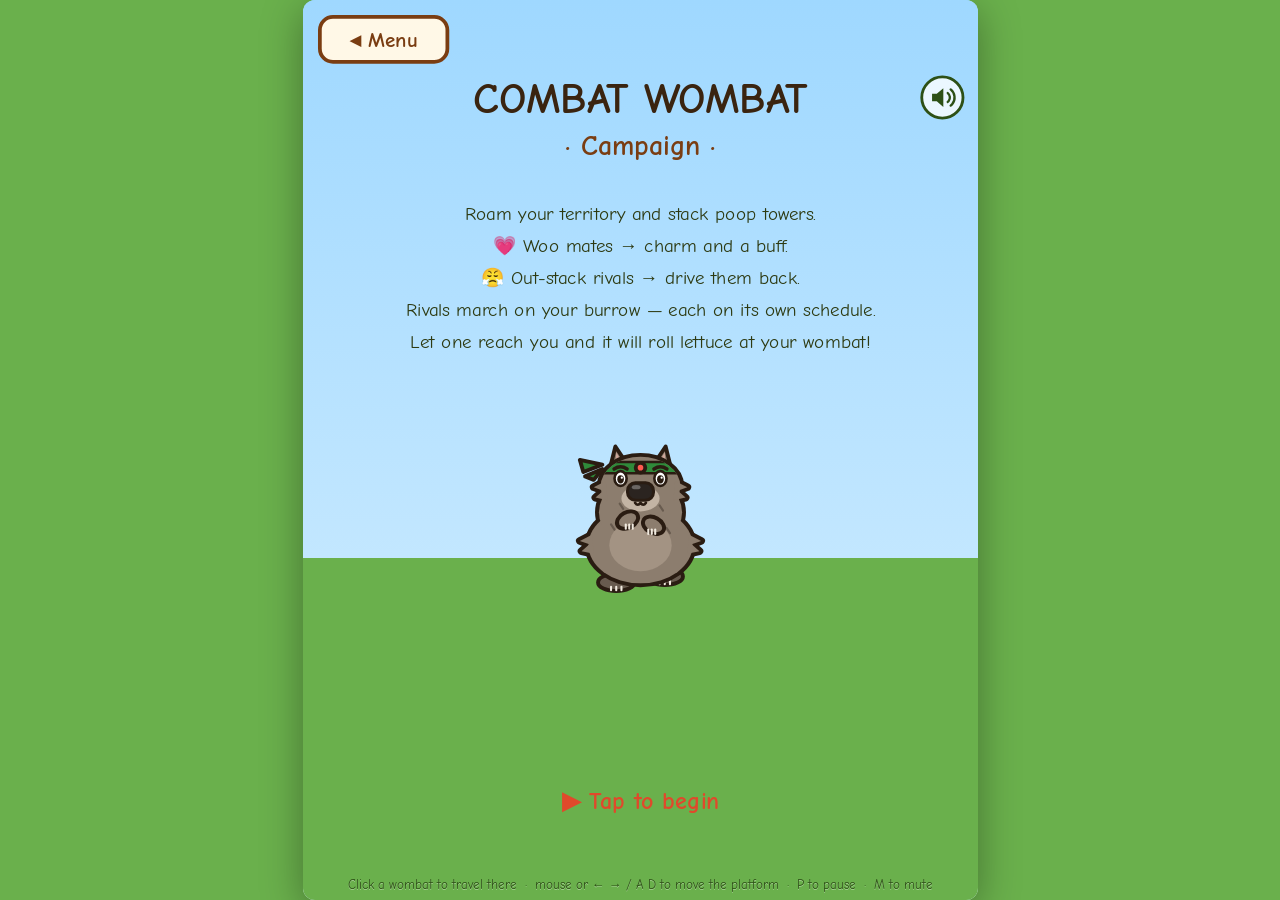
==== wombat-campaign.html @ 3dcf75da "Sprint 4: icons, link previews, installable + offline, top-5 scores - Favicon, home-screen and app i" ====
<!DOCTYPE html>
<html lang="en">
<head>
<meta charset="UTF-8">
<meta name="viewport" content="width=device-width, initial-scale=1.0, viewport-fit=cover">
<title>💩 Combat Wombat: Campaign 💩</title>
<meta name="description" content="A season in your territory: woo mates and out-stack rival wombats by building poop towers.">
<meta name="theme-color" content="#6ab04c">
<link rel="icon" type="image/png" sizes="32x32" href="icons/favicon-32.png">
<link rel="apple-touch-icon" href="icons/icon-180.png">
<link rel="manifest" href="manifest.webmanifest">
<meta property="og:type" content="website">
<meta property="og:site_name" content="Combat Wombat">
<meta property="og:title" content="Combat Wombat: Campaign">
<meta property="og:description" content="A season in your territory: woo mates and out-stack rival wombats by building poop towers.">
<meta property="og:url" content="https://donkeyeatsbacon-web.github.io/wombat-poop/wombat-campaign.html">
<meta property="og:image" content="https://donkeyeatsbacon-web.github.io/wombat-poop/icons/og-image.png">
<meta property="og:image:width" content="1200">
<meta property="og:image:height" content="630">
<meta property="og:image:alt" content="A cartoon wombat in a green headband straining on a plank, next to a tower of stacked poop cubes.">
<meta name="twitter:card" content="summary_large_image">
<link rel="stylesheet" href="shared/base.css?v=30c6dc38">
<style>
  #hint { font-size: 13px; }
</style>
</head>
<body>
<div id="wrap"><canvas id="game" width="720" height="960"></canvas></div>
<div id="hint"></div>
<script src="shared/core.js?v=73f95151"></script>
<script src="shared/sound.js?v=945a409e"></script>
<script src="shared/art.js?v=c54f25b5"></script>
<script src="shared/physics.js?v=ce40dcd2"></script>
<script src="shared/wombat.js?v=4b3f92f6"></script>
<script>
(() => {
  const { W, H, topPlat, rand, clamp } = WB;
  const cv = document.getElementById('game');
  const ctx = cv.getContext('2d');
  const disp = WB.fitDisplay(cv, document.getElementById('wrap'));
  let t = 0;
  const { roundRect, drawButton, drawRoundButton, drawPoop, drawStack, drawWombatArt, drawPlatform, drawTopPlat,
          drawLettuce, drawDiarrhea, drawParticles, drawGround, drawGoalLine } = WB.createArt(ctx, () => t);
  const { PAL_PLAYER, PAL_RIVAL, PAL_MATE } = WB;

  // =====================================================================
  //  CAMPAIGN STATE
  // =====================================================================
  const MODE = { INTRO:0, OVERWORLD:1, TRAVEL:2, LEVEL:3, WIN:4, LOSE:5 };
  let mode = MODE.INTRO;

  const CHARM_GOAL = 100, THREAT_MAX = 100;
  const player = { charm: 0, threat: 0, day: 1, buffs: [], debuffs: [] };

  const BUFFS = [
    { key:'wide',  icon:'🧡', name:'Charmer',     desc:'Wider catch platform' },
    { key:'slow',  icon:'🐌', name:'Slowpoke',    desc:'Plops fall slower' },
    { key:'tp',    icon:'🧻', name:'Stocked Up',  desc:'+1 toilet paper' },
    { key:'steady',icon:'🎯', name:'Steady Paws', desc:'Tower topples less easily' },
  ];
  const DEBUFFS = [
    { key:'narrow',icon:'🦶', name:'Trampled', desc:'Narrower catch platform' },
    { key:'fast',  icon:'⚡', name:'Rattled',  desc:'Plops fall faster' },
    { key:'lesstp',icon:'💔', name:'Shaken',   desc:'-1 toilet paper' },
    { key:'dizzy', icon:'🌀', name:'Dizzy',    desc:'Tower topples more easily' },
  ];

  function effectiveParams(baseTarget){
    let platW = 150, fallMul = 1, maxMiss = 3, margin = 30;
    const has = (a,k)=>a.includes(k);
    if(has(player.buffs,'wide'))    platW += 40;
    if(has(player.debuffs,'narrow'))platW -= 40;
    if(has(player.buffs,'slow'))    fallMul *= 0.7;
    if(has(player.debuffs,'fast'))  fallMul *= 1.4;
    if(has(player.buffs,'tp'))      maxMiss += 1;
    if(has(player.debuffs,'lesstp'))maxMiss -= 1;
    if(has(player.buffs,'steady'))  margin += 22;
    if(has(player.debuffs,'dizzy')) margin -= 18;
    return { platW: clamp(platW,70,240), fallMul: clamp(fallMul,0.5,2),
             maxMiss: clamp(maxMiss,1,6), margin: clamp(margin,8,70), target: baseTarget };
  }

  // =====================================================================
  //  OVERWORLD
  // =====================================================================
  let nodes = [], homeNode = null, wave = 0, encounters = 0;
  let womb = { x:W/2, y:H*0.52+30, dir:1, bob:0 };
  let travel = null, toast = null;

  // The first four of each greet a new season; newcomers draw from the rest.
  const MATE_NAMES  = ['Wanda','Winnie','Wendy','Willa','Matilda','Bindi','Pearl','Daisy','Tilly','Mabel','Rosie','Hazel'];
  const RIVAL_NAMES = ['Bruiser','Chomps','Tank','Grunt','Digger','Boof','Crusher','Stomper','Gnasher','Bazza','Thumper','Knuckles'];
  const INVADE_R = 152;   // invading rivals stop on a ring this far from the burrow, each on its own trail

  function buildMap(){
    nodes = []; wave = 0; encounters = 0;
    homeNode = { x:W/2, y:H*0.52, type:'home', name:'Burrow', state:'open' };
    nodes.push(homeNode);
    const cx = homeNode.x, cy = homeNode.y, rx = 216, ry = 250;
    const spots = [
      { x:cx,      y:cy-ry,     type:'mate'  },
      { x:cx+rx,   y:cy-ry*0.5, type:'rival' },
      { x:cx+rx,   y:cy+ry*0.5, type:'mate'  },
      { x:cx,      y:cy+ry,     type:'rival' },
      { x:cx-rx,   y:cy+ry*0.5, type:'mate'  },
      { x:cx-rx,   y:cy-ry*0.5, type:'rival' },
    ];
    let mi=0, ri=0;
    for(const s of spots){
      // the point a mate heads for as she leaves the territory. Every spot
      // gets one, since a rival's spot can later be taken by a mate.
      const ax = cx + (s.x-cx)*1.5, ay = cy + (s.y-cy)*1.5;
      if(s.type==='mate'){
        // mates wander off on their own schedule — woo them before they go
        nodes.push({ homeX:s.x, homeY:s.y, awayX:ax, awayY:ay, x:s.x, y:s.y, type:'mate',
          name:MATE_NAMES[mi%MATE_NAMES.length], target:4, stacks:2, state:'open',
          march:0, speed:[0.20,0.16,0.26][mi%3], delay:[1,3,0][mi%3] });
        mi++;
      } else {
        // rivals march inward on their own schedule — staggered starts & speeds
        nodes.push({ homeX:s.x, homeY:s.y, awayX:ax, awayY:ay, x:s.x, y:s.y, type:'rival',
          name:RIVAL_NAMES[ri%RIVAL_NAMES.length], target:5, stacks:3, state:'open',
          march:0, speed:[0.34,0.26,0.20][ri%3], delay:[0,1,3][ri%3], invader:false });
        ri++;
      }
    }
    womb.x = homeNode.x; womb.y = homeNode.y + 30;
  }

  // where a node currently stands: rivals close in on the burrow (stopping on
  // a ring around it, so invaders don't pile up on one spot), mates drift away
  function nodePos(n){
    let tx = n.awayX, ty = n.awayY;
    if(n.type==='rival'){
      const dx = n.homeX - homeNode.x, dy = n.homeY - homeNode.y, d = Math.hypot(dx, dy) || 1;
      tx = homeNode.x + dx/d*INVADE_R; ty = homeNode.y + dy/d*INVADE_R;
    }
    return { x: n.homeX + (tx - n.homeX)*n.march, y: n.homeY + (ty - n.homeY)*n.march };
  }
  function invaders(){ return nodes.filter(n=>n.type==='rival' && n.invader); }

  function advanceDay(){
    player.day++;
    const arrived = [], departed = [];
    for(const n of nodes){
      if(n.type==='home') continue;
      if(n.delay > 0){ n.delay--; continue; }        // staggered — not on the move yet
      if(n.march < 1){
        n.march = clamp(n.march + n.speed, 0, 1);
        const p = nodePos(n); n.x = p.x; n.y = p.y;
        if(n.march >= 1){
          if(n.type==='rival' && !n.invader){ n.invader = true; arrived.push(n.name); }
          else if(n.type==='mate'){
            departed.push(n.name);
            respawnNode(n);                          // she's gone; someone new moves in
          }
        }
      }
      if(n.type==='rival') player.threat = clamp(player.threat + (n.invader ? 10 : 5), 0, THREAT_MAX);
    }
    if(arrived.length) showToast('⚠ '+arrived.join(' & ')+' reached your territory! They\'ll roll lettuce at you.');
    else if(departed.length) showToast('💔 '+departed.join(' & ')+' wandered off — you were too slow.');
    if(player.threat >= THREAT_MAX) mode = MODE.LOSE;
    else if(player.charm >= CHARM_GOAL) mode = MODE.WIN;
  }

  function showToast(text){ toast = { text, life:190 }; }

  // A settled spot doesn't stay empty — another wombat moves in.
  // 60% of newcomers are males (rivals), 40% females (mates).
  function respawnNode(n){
    encounters++;
    wave = Math.floor(encounters/6);              // the habitat toughens as the season goes on
    const outgoing = n.name;
    n.type    = Math.random() < 0.6 ? 'rival' : 'mate';
    const names = n.type==='mate' ? MATE_NAMES : RIVAL_NAMES;
    const taken = new Set(nodes.map(m => m.name));          // includes the outgoing wombat
    let pool = names.filter(nm => !taken.has(nm));
    if(!pool.length) pool = names.filter(nm => nm !== outgoing);
    n.name    = pool[(Math.random()*pool.length)|0];   // clearly a different wombat
    n.target  = (n.type==='mate'?4:5) + Math.floor(wave/2);
    n.stacks  = (n.type==='mate'?2:3) + Math.floor(wave/2);
    n.state   = 'open';
    n.march   = 0; n.invader = false;
    n.x = n.homeX; n.y = n.homeY;
    if(n.type==='rival'){
      n.delay = 1 + ((Math.random()*3)|0);        // staggered arrival
      n.speed = [0.34,0.26,0.20][(Math.random()*3)|0] + wave*0.03;
    } else {
      n.delay = 1 + ((Math.random()*3)|0);
      n.speed = [0.20,0.16,0.26][(Math.random()*3)|0] + wave*0.02;
    }
    return n;
  }

  // =====================================================================
  //  SAVE / LOAD
  // =====================================================================
  // Progress is snapshotted at overworld granularity — after each day resolves,
  // never mid-level. Quitting inside a level drops you back to the start of that
  // day, which does let you retry a level you were losing. That's a deliberate
  // trade: an app kill isn't the player's fault, and punishing it is worse than
  // the occasional retry.
  //
  // Packaging note: to move this onto Capacitor Preferences, replace loadRaw /
  // saveRaw / clearRaw and nothing else. They are the only storage touchpoints.
  const SAVE_KEY = 'wombatCampaignSave';
  const SAVE_VERSION = 1;

  function loadRaw(){ try { return localStorage.getItem(SAVE_KEY); } catch(e){ return null; } }
  function saveRaw(s){ try { localStorage.setItem(SAVE_KEY, s); } catch(e){} }
  function clearRaw(){ try { localStorage.removeItem(SAVE_KEY); } catch(e){} }

  function snapshot(){
    return {
      v: SAVE_VERSION,
      player: { charm:player.charm, threat:player.threat, day:player.day,
                buffs:player.buffs.slice(), debuffs:player.debuffs.slice() },
      wave, encounters,
      nodes: nodes.map(n=>({ homeX:n.homeX, homeY:n.homeY, awayX:n.awayX, awayY:n.awayY,
        x:n.x, y:n.y, type:n.type, name:n.name, target:n.target, stacks:n.stacks,
        state:n.state, march:n.march, speed:n.speed, delay:n.delay, invader:n.invader }))
    };
  }

  function saveGame(){
    if(mode !== MODE.OVERWORLD) return;   // only the overworld is a coherent resume point
    try { saveRaw(JSON.stringify(snapshot())); } catch(e){}
  }

  // A save that survived a version bump, a partial write, or hand-editing must
  // never take the game down — anything suspect is treated as "no save".
  function validSave(d){
    if(!d || d.v !== SAVE_VERSION) return false;
    const p = d.player;
    if(!p || !Array.isArray(d.nodes) || !d.nodes.length) return false;
    if(!Number.isFinite(p.charm) || !Number.isFinite(p.threat) || !Number.isFinite(p.day)) return false;
    if(!Array.isArray(p.buffs) || !Array.isArray(p.debuffs)) return false;
    if(!d.nodes.some(n => n && n.type === 'home')) return false;
    return d.nodes.every(n => n && typeof n.type === 'string'
      && Number.isFinite(n.x) && Number.isFinite(n.y));
  }

  function readSave(){
    const raw = loadRaw();
    if(!raw) return null;
    let d; try { d = JSON.parse(raw); } catch(e){ d = null; }
    if(!validSave(d)){ clearRaw(); return null; }   // unreadable slot: drop it rather than retry forever
    return d;
  }

  const BUFF_KEYS = BUFFS.map(b=>b.key), DEBUFF_KEYS = DEBUFFS.map(b=>b.key);

  // Read once at boot. Non-null means the intro doubles as a Continue/New menu.
  let pendingSave = readSave();

  function restoreGame(d){
    player.charm   = clamp(d.player.charm, 0, CHARM_GOAL);
    player.threat  = clamp(d.player.threat, 0, THREAT_MAX);
    player.day     = Math.max(1, d.player.day|0);
    player.buffs   = d.player.buffs.filter(k=>BUFF_KEYS.includes(k));
    player.debuffs = d.player.debuffs.filter(k=>DEBUFF_KEYS.includes(k));
    wave       = Number.isFinite(d.wave) ? d.wave : 0;
    encounters = Number.isFinite(d.encounters) ? d.encounters : 0;
    nodes      = d.nodes.map(n=>({ ...n, invader: !!n.invader }));
    homeNode   = nodes.find(n=>n.type==='home');
    // Saves from before the fixes: rival spots had no walk-away point, and
    // invaders all stood on the burrow. Fill in the one, re-place the other.
    for(const n of nodes){
      if(n.type==='home') continue;
      if(!Number.isFinite(n.awayX) || !Number.isFinite(n.awayY)){
        n.awayX = homeNode.x + (n.homeX - homeNode.x)*1.5; n.awayY = homeNode.y + (n.homeY - homeNode.y)*1.5;
      }
      if(n.march > 0){ const p = nodePos(n); n.x = p.x; n.y = p.y; }
    }
    womb.x = homeNode.x; womb.y = homeNode.y + 30;
    L = null; travel = null; toast = null;
    mode = MODE.OVERWORLD;
  }

  function newGame(){
    player.charm = 0; player.threat = 0; player.day = 1;
    player.buffs = []; player.debuffs = [];
    L = null; travel = null; toast = null;
    buildMap();
    mode = MODE.OVERWORLD;
    saveGame();
  }

  // =====================================================================
  //  LEVEL  — the stacking itself lives in shared/ (same as endless mode)
  // =====================================================================
  let L = null;                // the current level's run (see shared/physics.js)
  let shakeX = 0, shakeY = 0;  // this step's screen-shake offset in a level

  // The campaign's pile physics: softer than endless mode, with a terminal
  // fall speed, and buffs/debuffs scale how fast plops fall.
  const TUNE = {
    fallMul: 1, maxFallV: 11,
    measureTip: false,
    // Calmed after playtest-2 by the same proportions as endless mode
    // (was 0.0017 / 0.03 / 0.058 / 0.016 / 0.94).
    swayPush: 0.00153, nervous: 0.021,
    restoreMax: 0.062, restoreInstab: 0.013, restoreMin: 0.019,
    damping: 0.93
  };
  const hooks = {
    onMiss: () => { if(L.misses>=L.maxMiss && !L.result){ L.result='lose'; L.loseWhy='misses'; L.resultT=0; WB.sfx('sad'); } },
    nextPoopAt: t => t + rand(70,150)
  };

  function startLevel(node){
    const p = effectiveParams(node.target);
    L = Object.assign(WB.newRun(t, { platW:p.platW, tune:{ ...TUNE, fallMul:p.fallMul }, hooks }), {
      node,
      maxMiss:p.maxMiss, margin:p.margin, target:p.target,
      goalY:(H-70-13) - (p.target*42),
      stacksNeeded:node.stacks||1, stacksDone:0, banking:0, stars:[],
      result:null, resultT:0,
      // rival wombats that have reached the territory heckle you here
      foes: invaders().map((n,i)=>({ name:n.name, x: i%2 ? W*0.78 : W*0.22, dir: i%2?-1:1,
              crawl:0, wob:0, blink:0, face:0, throwT: t + 260 + i*140, wind:0 }))
    });
    mode = MODE.LEVEL;
  }

  // invading rivals shuffle about up top and roll lettuce at your wombat;
  // what happens once it's eaten is the same as endless mode
  function updateHazards(){
    for(const f of L.foes){
      f.crawl += 0.16; f.wob = Math.sin(f.crawl)*3;
      if(f.blink>0) f.blink--; else if(Math.random()<0.01) f.blink=8;
      if(f.wind>0){ f.wind--; if(f.wind===0 && !L.lettuce && L.diarrheaTimer<=0){
          // roll a leaf along the plank toward the wombat
          const dir = L.wombat.x < f.x ? -1 : 1;
          L.lettuce = { x:f.x + dir*30, y:topPlat.y-20, vy:0, vx:dir*2.6, landed:true, wob:0, eatScale:1 };
        } }
      else if(t >= f.throwT){
        f.throwT = t + rand(360, 620);
        if(!L.lettuce && L.diarrheaTimer<=0) f.wind = 26;      // wind-up before the roll
      }
      f.face += ((L.wombat.x > f.x ? 1 : -1) - f.face) * 0.08;
    }
    WB.updateLettuceAndDiarrhea(L, t);
  }

  // The tower goes over, like in endless mode: the pile and anything in the air
  // tumbles straight down, then the result shows.
  function startTopple(){
    L.toppling = true;
    for(const c of L.stack){
      c.x = L.plat.x + c.off;
      c.vx = rand(-0.5, 0.5); c.vfall = rand(0, 1.2); c.spin = rand(-0.14, 0.14);
    }
    for(const p of L.plops){ p.vx = rand(-0.5, 0.5); p.vy = Math.max(p.vy||0, 0.5); p.vr = (p.vr||0) + rand(-0.14, 0.14); }
  }
  function updateTopple(){
    for(const c of L.stack){ c.vfall += 0.55; c.y += c.vfall; c.x += c.vx; c.rot = (c.rot||0) + c.spin; }
    for(const p of L.plops){ p.vy += WB.GRAV*3; p.y += p.vy; p.x += (p.vx||0); p.rot = (p.rot||0) + (p.vr||0); }
  }
  const TOPPLE_FRAMES = 50;   // how long the fall plays before the result card

  function updateLevel(){
    if(L.result){ L.resultT++; if(L.shake>0) L.shake*=0.85;
      if(L.toppling) updateTopple();
      if(L.resultT > (L.toppling ? TOPPLE_FRAMES + 70 : 70)) endLevel(L.result==='win'); return; }
    if(L.banking>0){
      L.banking--;
      for(const c of L.stack) c.y -= 3;
      for(const s of L.stars){ s.x+=s.vx; s.y+=s.vy; s.vy+=0.15; s.life--; }
      L.stars = L.stars.filter(s=>s.life>0);
      if(L.banking===0){
        L.stack=[]; L.plops=[]; L.diarrhea=[]; L.pileSway=0; L.pileSwayV=0; L.pileSwayShown=0;
        L.nextSpawn = t+30;
        if(L.stacksDone >= L.stacksNeeded){ L.result='win'; L.resultT=0; WB.sfx('win'); }
      }
      return;
    }
    if(L.shake>0) L.shake*=0.85;
    if(L.comboFlash>0) L.comboFlash--;

    WB.steerPlatform(L, input);
    WB.updateWombat(L, t);
    updateHazards();
    WB.stepPlops(L);

    const effOff = WB.updateStack(L, t);
    if(effOff !== null && Math.abs(effOff) > L.plat.w/2 + L.margin){
      L.result='lose'; L.loseWhy='topple'; L.resultT=0; L.shake=16; WB.sfx('topple'); startTopple();
    }
    if(!L.result && L.stack.length && WB.stackTopWorldY(L) <= L.goalY){
      L.stacksDone++; L.banking=40;
      WB.sfx('levelup'); tutorialDone();
      for(let k=0;k<16;k++) L.stars.push({ x:L.pileCOMx, y:L.goalY, vx:rand(-4,4), vy:rand(-6,-1),
        life:rand(24,44), col:['#ffe14d','#ff9ff3','#7bed9f','#70a1ff'][k%4] });
    }

    WB.updateParticles(L.particles);
  }

  function endLevel(success, retreat){
    const node = L.node;
    if(retreat){
      // backing out costs the day, but not the full price of a loss
      if(node.type==='mate') showToast('You slipped away from '+node.name+'. No harm done, but the day is gone.');
      else { player.threat = clamp(player.threat+6,0,THREAT_MAX); showToast('You backed down from '+node.name+'.  +6 threat'); }
    } else if(node.type==='mate'){
      if(success){
        player.charm = clamp(player.charm+22,0,CHARM_GOAL);
        const b = grantRandom(BUFFS, player.buffs);
        if(player.debuffs.length) player.debuffs.shift();
        const was = node.name;
        respawnNode(node);                       // she pairs off; a newcomer takes the spot
        showToast(was+' is smitten! +22 charm'+(b?'  ·  buff: '+b.icon+' '+b.name:'')
          +'   ·   '+(node.type==='mate'?'💗 ':'😤 ')+node.name+' moves in');
      } else showToast(node.name+' was unimpressed…');
    } else {
      if(success){
        player.threat = clamp(player.threat-18,0,THREAT_MAX);
        const was = node.name;
        respawnNode(node);                       // driven off; a newcomer takes the spot
        showToast('You out-stacked '+was+'!  -18 threat   ·   '
          +(node.type==='mate'?'💗 ':'😤 ')+node.name+' moves in');
      } else {
        player.threat = clamp(player.threat+12,0,THREAT_MAX);
        const d = grantRandom(DEBUFFS, player.debuffs);
        if(player.buffs.length) player.buffs.shift();
        showToast(node.name+' bullied you! +12 threat'+(d?'  ·  debuff: '+d.icon+' '+d.name:''));
      }
    }
    L=null;
    womb.x=homeNode.x; womb.y=homeNode.y+30;
    advanceDay();                                // may flip mode to WIN or LOSE
    if(mode===MODE.WIN) WB.sfx('win'); else if(mode===MODE.LOSE) WB.sfx('sad');
    if(mode===MODE.LEVEL) mode=MODE.OVERWORLD;
    // the day is resolved — persist it, or wipe the slot if the season just ended
    if(mode===MODE.OVERWORLD) saveGame(); else clearRaw();
  }
  function grantRandom(pool,list){
    const avail = pool.filter(b=>!list.includes(b.key));
    if(!avail.length) return null;
    const b = avail[(Math.random()*avail.length)|0];
    list.push(b.key); return b;
  }

  // =====================================================================
  //  RENDER
  // =====================================================================
  function drawSky(){ const g=ctx.createLinearGradient(0,0,0,H);
    g.addColorStop(0,'#9fd8ff'); g.addColorStop(1,'#d8f0ff'); ctx.fillStyle=g; ctx.fillRect(0,0,W,H); }

  function render(){
    // Re-assert the DPR transform every frame: resizing the canvas wipes context
    // state, and this makes the base transform immune to any save/restore drift.
    ctx.setTransform(disp.sx, 0, 0, disp.sy, 0, 0);
    ctx.clearRect(0,0,W,H);
    ctx.save();                  // so no drawing state leaks into the next frame
    if(mode===MODE.INTRO) drawIntro();
    else if(mode===MODE.LEVEL && L) drawLevel();
    else {
      drawOverworld();
      if(mode===MODE.WIN)  drawBanner('🏆 Season won! Your charm reigns.','#ffe14d');
      if(mode===MODE.LOSE) drawBanner('💀 Rivals overran your territory.','#ff8a8a');
    }
    if(paused) drawPauseMenu();
    else if(canPause()) drawRoundButton(PAUSE_BTN, mode===MODE.LEVEL ? 'pause' : 'menu');
    if(onTitleScreen()){
      drawButton(BTN_MENU, '◂ Menu', '#fff8e7', '#7a3d12', 22);
      drawRoundButton(SOUND_BTN, WB.sound.muted() ? 'muted' : 'sound');
    }
    ctx.restore();

    // the controls hint sits over the bottom of the game, so it hides during a level
    const hintVis = mode===MODE.LEVEL && !paused ? 'hidden' : 'visible';
    if(hintEl.style.visibility !== hintVis) hintEl.style.visibility = hintVis;
  }

  // ---------- Pause / menu ----------
  // In a level the round button pauses; on the map it opens the same menu.
  const PAUSE_BTN  = { x:W-38, y:104, r:22 };
  // the pause screen's buttons, top to bottom; Retreat only inside a level
  function menuItems(){
    const items = [{ id:'resume', label:'▶ Resume', fill:'#7bed9f', edge:'#14532d' }];
    if(mode===MODE.LEVEL) items.push({ id:'retreat', label:'🏳 Retreat', fill:'#ffd98a', edge:'#7a3d12' });
    items.push({ id:'quit',  label:'🏠 Main menu', fill:'#fff8e7', edge:'#7a3d12' },
               { id:'sound', label: WB.sound.muted() ? '🔇 Sound: off' : '🔊 Sound: on', fill:'#fff8e7', edge:'#7a3d12' });
    return items.map((it, i) => ({ ...it, b:{ x:W/2-150, y:H*0.36 + i*78, w:300, h:62 } }));
  }
  const BTN_MENU   = { x:18, y:18, w:136, h:48 };     // intro + end-of-season screens
  const SOUND_BTN  = PAUSE_BTN;                       // intro + end-of-season screens
  const onTitleScreen = () => mode===MODE.INTRO || mode===MODE.WIN || mode===MODE.LOSE;
  let paused = false;

  const hintEl = document.getElementById('hint');
  hintEl.innerHTML = WB.isTouch
    ? 'Tap a wombat to travel there &nbsp;·&nbsp; drag to move the platform &nbsp;·&nbsp; ⏸ to pause'
    : 'Click a wombat to travel there &nbsp;·&nbsp; mouse or ← → / A D to move the platform &nbsp;·&nbsp; P to pause &nbsp;·&nbsp; M to mute';

  // First-ever level: point at the goal line until the first stack is done.
  const TUTORIAL_KEY = 'wombatCampaignTutorialDone';
  let tutorial = true;
  try { tutorial = localStorage.getItem(TUTORIAL_KEY) !== '1'; } catch(e){}
  function tutorialDone(){
    if(!tutorial) return;
    tutorial = false;
    try { localStorage.setItem(TUTORIAL_KEY, '1'); } catch(e){}
  }
  const canPause = () => (mode===MODE.LEVEL && L && !L.result) || mode===MODE.OVERWORLD;

  function drawPauseMenu(){
    ctx.fillStyle='rgba(0,0,0,.55)'; ctx.fillRect(0,0,W,H);
    ctx.textAlign='center'; ctx.fillStyle='#fff'; ctx.font='bold 48px "Comic Neue", "Comic Sans MS", cursive';
    ctx.fillText(mode===MODE.LEVEL ? '⏸ Paused' : '☰ Menu', W/2, H*0.30);
    const items = menuItems();
    for(const it of items) drawButton(it.b, it.label, it.fill, it.edge);
    const last = items[items.length-1].b;
    let y = last.y + last.h + 36;
    ctx.fillStyle='#fff'; ctx.font='18px "Comic Neue", "Comic Sans MS", cursive';
    if(mode===MODE.LEVEL){
      ctx.fillText('Retreat ends this level: the day passes, but it isn\'t counted as a loss.', W/2, y); y += 24;
      ctx.fillText('Main menu keeps your season as it was this morning; the level replays.', W/2, y);
    } else {
      ctx.fillText('Your season is saved.', W/2, y);
      // what each active buff and debuff does
      const effects = [...player.buffs.map(k => BUFFS.find(x => x.key===k)), ...player.debuffs.map(k => DEBUFFS.find(x => x.key===k))];
      if(effects.length){
        y += 44; ctx.font='bold 20px "Comic Neue", "Comic Sans MS", cursive'; ctx.fillText('Active effects', W/2, y);
        ctx.font='18px "Comic Neue", "Comic Sans MS", cursive';
        for(const e of effects){ y += 28; ctx.fillText(e.icon+'  '+e.name+': '+e.desc.toLowerCase(), W/2, y); }
      }
    }
    ctx.textAlign='left';
  }
  function quitToMenu(){ saveGame(); WB.toMenu(); }

  function drawIntro(){
    drawSky();
    ctx.fillStyle='#6ab04c'; ctx.fillRect(0,H*0.62,W,H*0.38);
    drawWombatArt({x:W/2,y:H*0.62-40,face:0,strain:0,crawl:t*0.08,wob:Math.sin(t*0.08)*4,mode:'crawl',timer:0,blink:0}, 1.1, PAL_PLAYER, {});
    ctx.textAlign='center';
    ctx.fillStyle='#3a2410'; ctx.font='bold 46px "Comic Neue", "Comic Sans MS", cursive';
    ctx.fillText('COMBAT WOMBAT', W/2, 120);
    ctx.fillStyle='#7a3d12'; ctx.font='bold 30px "Comic Neue", "Comic Sans MS", cursive';
    ctx.fillText('· Campaign ·', W/2, 165);
    ctx.fillStyle='#2d3a12'; ctx.font='20px "Comic Neue", "Comic Sans MS", cursive';
    ['Roam your territory and stack poop towers.',
     '💗 Woo mates → charm and a buff.',
     '😤 Out-stack rivals → drive them back.',
     'Rivals march on your burrow — each on its own schedule.',
     'Let one reach you and it will roll lettuce at your wombat!'
    ].forEach((l,i)=> ctx.fillText(l, W/2, 235+i*34));
    if(pendingSave){
      drawButton(BTN_CONTINUE, '▶ Continue — Day '+pendingSave.player.day, '#7bed9f', '#14532d');
      drawButton(BTN_NEW,      '✦ New season',                             '#ffd98a', '#7a3d12');
    } else {
      ctx.fillStyle='#e0492b'; ctx.font='bold 26px "Comic Neue", "Comic Sans MS", cursive';
      ctx.fillText('▶ Tap to begin', W/2, H*0.90+Math.sin(t*0.1)*3);
    }
    ctx.textAlign='left';
  }

  const BTN_CONTINUE = { x:W/2-190, y:H*0.79,    w:380, h:62 };
  const BTN_NEW      = { x:W/2-190, y:H*0.79+74, w:380, h:62 };

  // a cartoon gum tree. The canopy's outline is its blobs stroked thick and
  // then filled over, so only the outer edge of the union shows.
  function drawTree(x,y){
    ctx.save();
    ctx.strokeStyle=WB.INK; ctx.lineWidth=3.5; ctx.lineJoin='round';
    ctx.fillStyle='#8a5a30'; ctx.fillRect(x-7,y,14,46); ctx.strokeRect(x-7,y,14,46);
    const blobs = [[x,y-6,30],[x-22,y+6,20],[x+22,y+6,20]];
    ctx.lineWidth=7; for(const [bx,by,r] of blobs){ ctx.beginPath(); ctx.arc(bx,by,r,0,7); ctx.stroke(); }
    ctx.fillStyle='#3f8f3a'; for(const [bx,by,r] of blobs){ ctx.beginPath(); ctx.arc(bx,by,r,0,7); ctx.fill(); }
    ctx.fillStyle='#57ab4a'; ctx.beginPath(); ctx.arc(x-8,y-16,12,0,7); ctx.fill();   // sunlit side
    ctx.restore();
  }

  function drawOverworld(){
    drawSky();
    ctx.fillStyle='#6ab04c'; ctx.fillRect(0,H*0.12,W,H);
    ctx.fillStyle='#5aa040';
    for(let i=0;i<40;i++){ const gx=(i*61+(i*i*13)%50), gy=H*0.12+(i*97%(H*0.85));
      ctx.beginPath(); ctx.moveTo(gx,gy); ctx.lineTo(gx+7,gy-14); ctx.lineTo(gx+14,gy); ctx.fill(); }
    drawTree(60,165); drawTree(W-62,165); drawTree(58,855);
    ctx.fillStyle='#7ec8ff'; ctx.beginPath(); ctx.ellipse(W-96,855,62,28,0,0,7); ctx.fill();
    ctx.strokeStyle=WB.INK; ctx.lineWidth=3.5; ctx.stroke();
    ctx.strokeStyle='rgba(255,255,255,.7)'; ctx.lineWidth=3; ctx.lineCap='round';
    ctx.beginPath(); ctx.ellipse(W-110,848,30,10,0,Math.PI*1.1,Math.PI*1.6); ctx.stroke();

    // trails from the burrow out to each spot
    ctx.strokeStyle='rgba(120,85,45,.5)'; ctx.lineWidth=8; ctx.setLineDash([2,14]); ctx.lineCap='round';
    for(const n of nodes){ if(n===homeNode) continue;
      // the trail runs all the way out to wherever this wombat may wander
      const fx = n.type==='mate' ? n.awayX : n.homeX, fy = n.type==='mate' ? n.awayY : n.homeY;
      ctx.beginPath(); ctx.moveTo(homeNode.x,homeNode.y+8); ctx.lineTo(fx,fy+16); ctx.stroke(); }
    ctx.setLineDash([]);

    // home burrow
    ctx.strokeStyle=WB.INK; ctx.lineWidth=3.5; ctx.lineJoin='round';
    ctx.fillStyle='#7a5a38'; ctx.beginPath(); ctx.ellipse(homeNode.x,homeNode.y+4,52,16,0,0,7); ctx.fill(); ctx.stroke();
    ctx.fillStyle='#8a6440'; ctx.beginPath(); ctx.arc(homeNode.x,homeNode.y+2,34,Math.PI,0); ctx.closePath(); ctx.fill(); ctx.stroke();
    ctx.fillStyle='#2e1f12'; ctx.beginPath(); ctx.arc(homeNode.x,homeNode.y+2,18,Math.PI,0); ctx.closePath(); ctx.fill(); ctx.stroke();
    ctx.fillStyle='#3a2410'; ctx.font='bold 15px "Comic Neue", "Comic Sans MS", cursive'; ctx.textAlign='center';
    ctx.fillText('🏠 Home Burrow', homeNode.x, homeNode.y-44);

    for(const n of nodes){ if(n.type!=='home') drawNode(n); }

    // the player's wombat — striding when travelling, shuffling about at home
    const pRate = travel ? 0.2 : 0.11;
    const pCrawl = t*pRate;
    womb.bob = Math.sin(pCrawl)*2;
    drawWombatArt({ x:womb.x, y:womb.y-34+womb.bob,
      face: travel ? womb.dir*0.85 : Math.sin(t*0.015)*0.8, strain:0,
      crawl:pCrawl, wob:Math.sin(pCrawl)*3, mode:'crawl', timer:0,
      blink: (t % 210) < 8 ? 1 : 0 }, 0.42, PAL_PLAYER, {});

    drawOverworldHUD();
    if(toast){
      ctx.globalAlpha = clamp(toast.life/40,0,1);
      ctx.fillStyle='rgba(0,0,0,.72)'; roundRect(30,H*0.9-24,W-60,44,10); ctx.fill();
      ctx.fillStyle='#fff'; ctx.font='bold 16px "Comic Neue", "Comic Sans MS", cursive'; ctx.textAlign='center';
      ctx.fillText(toast.text, W/2, H*0.9+4);
      ctx.globalAlpha=1;
    }
    ctx.textAlign='left';
  }

  function drawNode(n){
    const isRival = n.type==='rival';
    // which way this wombat is heading — rivals toward you, mates away
    const tgt = isRival ? {x:homeNode.x,y:homeNode.y} : {x:n.awayX,y:n.awayY};
    const heading = tgt.x >= n.x ? 1 : -1;
    const moving = n.delay<=0 && n.march<1;
    const fresh = n.march===0 && n.delay>0;            // newly moved in, still settling

    ctx.fillStyle = isRival ? (n.invader ? '#c0392b' : '#e06a4a') : '#ff9ec7';
    ctx.beginPath(); ctx.arc(n.x, n.y, 30+Math.sin(t*0.15+n.homeX)*2, 0, 7); ctx.fill();
    ctx.strokeStyle=WB.INK; ctx.lineWidth=3.5; ctx.stroke();

    // Always animate the legs: a marching wombat strides toward its goal, a
    // resting one shuffles and paces on the spot rather than freezing.
    const seed  = n.homeX + n.homeY;
    const rate  = moving ? 0.16 : 0.10;
    const crawl = t*rate + seed;
    const face  = moving ? heading*0.85 : Math.sin(t*0.012 + seed)*0.8;   // paces side to side
    const blink = ((t + seed|0) % 230) < 8 ? 1 : 0;
    drawWombatArt({ x:n.x, y:n.y-6, face, strain:0, crawl,
      wob: Math.sin(crawl)*(moving?3:2), mode:'crawl', timer:0, blink },
      0.34, isRival?PAL_RIVAL:PAL_MATE, { angry:isRival, love:!isRival });

    ctx.fillStyle = isRival ? '#8a2a12' : '#a12a63';
    ctx.font='bold 16px "Comic Neue", "Comic Sans MS", cursive'; ctx.textAlign='center';
    ctx.fillText((isRival?'😤 ':'💗 ')+n.name, n.x, n.y+46);
    ctx.fillStyle='#333'; ctx.font='13px "Comic Neue", "Comic Sans MS", cursive';
    ctx.fillText(n.stacks+'× stack of '+n.target, n.x, n.y+62);
    if(isRival && n.invader){
      ctx.fillStyle='#c0392b'; ctx.font='bold 13px "Comic Neue", "Comic Sans MS", cursive';
      ctx.fillText('⚠ IN YOUR TERRITORY', n.x, n.y+78);
    } else if(fresh){
      ctx.fillStyle='#3a6b1f'; ctx.font='13px "Comic Neue", "Comic Sans MS", cursive';
      ctx.fillText('✨ just arrived', n.x, n.y+78);
    }
    // a little motion arrow shows which way they're headed
    if(moving){
      ctx.fillStyle = isRival ? '#8a2a12' : '#a12a63';
      ctx.font='bold 20px "Comic Neue", "Comic Sans MS", cursive';
      ctx.fillText(heading>0?'▶':'◀', n.x + heading*46, n.y - 2 + Math.sin(t*0.2)*2);
    }
    ctx.textAlign='left';
  }

  function meter(x,y,w,h,frac,col,label){
    ctx.fillStyle='rgba(255,255,255,.6)'; roundRect(x,y,w,h,h/2); ctx.fill();
    ctx.save(); roundRect(x,y,w,h,h/2); ctx.clip();
    ctx.fillStyle=col; roundRect(x,y,Math.max(h,w*clamp(frac,0,1)),h,h/2); ctx.fill(); ctx.restore();
    ctx.strokeStyle='rgba(0,0,0,.35)'; ctx.lineWidth=2; roundRect(x,y,w,h,h/2); ctx.stroke();
    ctx.fillStyle='#2d3a12'; ctx.font='bold 14px "Comic Neue", "Comic Sans MS", cursive'; ctx.textAlign='left';
    ctx.fillText(label, x+2, y-4);
  }
  function drawOverworldHUD(){
    ctx.fillStyle='rgba(255,255,255,.78)'; roundRect(10,10,W-20,58,12); ctx.fill();
    meter(20,36,290,18, player.charm/CHARM_GOAL, '#ff6fae', '💗 Charm '+player.charm+'/'+CHARM_GOAL);
    meter(W-310,36,290,18, player.threat/THREAT_MAX, '#e0492b', '😤 Threat '+player.threat+'/'+THREAT_MAX);
    ctx.fillStyle='#2d3a12'; ctx.font='bold 15px "Comic Neue", "Comic Sans MS", cursive'; ctx.textAlign='center';
    ctx.fillText('Day '+player.day, W/2, 26);
    const inv = invaders().length;
    // below the HUD box, between the effect chips, so it doesn't run into the meters
    if(inv){ ctx.fillStyle='#c0392b'; ctx.font='bold 16px "Comic Neue", "Comic Sans MS", cursive';
      ctx.lineWidth=4; ctx.strokeStyle='rgba(255,255,255,.85)'; ctx.lineJoin='round';
      const msg='⚠ '+inv+' rival'+(inv>1?'s':'')+' in your territory';
      ctx.strokeText(msg, W/2, 98); ctx.fillText(msg, W/2, 98); }
    // buffs on the left, debuffs on the right (clear of the menu button); tap one to see what it does
    effectChips = [];
    player.buffs.forEach((k, i) => effectChips.push({ e: BUFFS.find(x=>x.key===k), good: true, b: { x: 20 + i*44, y: 76, w: 38, h: 34 } }));
    player.debuffs.forEach((k, i) => effectChips.push({ e: DEBUFFS.find(x=>x.key===k), good: false, b: { x: W - 110 - i*44, y: 76, w: 38, h: 34 } }));
    ctx.textAlign='center'; ctx.font='20px serif';
    for(const c of effectChips){
      ctx.fillStyle = c.good ? 'rgba(235,255,225,.92)' : 'rgba(255,232,228,.92)';
      ctx.strokeStyle = WB.INK; ctx.lineWidth = 2.5;
      roundRect(c.b.x, c.b.y, c.b.w, c.b.h, 10); ctx.fill(); ctx.stroke();
      ctx.fillStyle = '#000'; ctx.fillText(c.e.icon, c.b.x + c.b.w/2, c.b.y + 25);
    }
    ctx.textAlign='left';
  }
  let effectChips = [];

  // first level only: what the goal line means
  function drawTutorial(){
    ctx.save();
    ctx.textAlign='center'; ctx.font='bold 22px "Comic Neue", "Comic Sans MS", cursive';
    ctx.lineWidth=5; ctx.strokeStyle='rgba(255,255,255,.85)'; ctx.fillStyle='#7a3d12';
    const y = L.goalY + 34 + Math.sin(t*0.12)*3;
    const msg = '⬆ catch poops and stack them up to this line! ⬆';
    ctx.strokeText(msg, W/2, y); ctx.fillText(msg, W/2, y);
    ctx.restore();
  }

  function drawLevel(){
    drawSky();
    ctx.save();
    ctx.translate(shakeX,shakeY);

    drawGround(L.plat);
    drawGoalLine(L.goalY);
    if(tutorial && !L.banking && !L.result) drawTutorial();
    drawPlatform(L.plat);
    drawStack(L, !L.toppling);
    for(const p of L.plops) drawPoop(p.x,p.y,p.w,p.h,p.rot,p.squish,p.hue);
    drawDiarrhea(L.diarrhea, L.camOffset);
    for(const s of L.stars){ ctx.globalAlpha=clamp(s.life/20,0,1); ctx.fillStyle=s.col;
      ctx.beginPath(); ctx.arc(s.x,s.y,5,0,7); ctx.fill(); }
    ctx.globalAlpha=1;

    drawTopPlat(0);

    // invading rivals up on the plank with your wombat
    for(const f of L.foes){
      const windUp = f.wind>0 ? Math.sin((26-f.wind)/26*Math.PI)*10 : 0;
      drawWombatArt({ x:f.x, y:70, face:f.face, strain:0, crawl:f.crawl, wob:f.wob-windUp,
        mode:'crawl', timer:0, blink:f.blink }, 0.8, PAL_RIVAL, { angry:true });
      if(f.wind>0){
        ctx.fillStyle='#3f8f3a'; ctx.font='bold 22px "Comic Neue", "Comic Sans MS", cursive'; ctx.textAlign='center';
        ctx.fillText('🥬', f.x + (L.wombat.x<f.x?-34:34), 40);
        ctx.textAlign='left';
      }
    }
    drawLettuce(L.lettuce, 0);
    drawWombatArt(L.wombat, 1, PAL_PLAYER, {});
    drawParticles(L.particles);

    ctx.restore();

    // HUD, on soft panels so the wombat can crawl under them
    const who = (L.node.type==='mate'?'💗 Impress ':'😤 Out-stack ')+L.node.name;
    const heckle = L.foes.length ? '⚠ '+L.foes.map(f=>f.name).join(' & ')+' heckling you with lettuce!' : '';
    ctx.font='bold 14px "Comic Neue", "Comic Sans MS", cursive'; const heckleW = ctx.measureText(heckle).width;
    ctx.font='bold 25px "Comic Neue", "Comic Sans MS", cursive';
    const panelW = Math.max(ctx.measureText(who).width, heckleW, 250) + 24;
    ctx.fillStyle='rgba(255,255,255,.72)'; ctx.strokeStyle='rgba(42,28,18,.3)'; ctx.lineWidth=2;
    roundRect(6, 8, panelW, L.foes.length ? 88 : 66, 14); ctx.fill(); ctx.stroke();
    roundRect(W-118, 8, 110, 50, 14); ctx.fill(); ctx.stroke();
    ctx.fillStyle='#2d5016'; ctx.textAlign='left';
    ctx.fillText(who, 16, 38);
    const tall = Math.round((WB.platTop(L)-WB.stackTopWorldY(L))/42);
    ctx.font='17px "Comic Neue", "Comic Sans MS", cursive';
    ctx.fillText('stack '+Math.min(L.stacksDone+1,L.stacksNeeded)+' / '+L.stacksNeeded
      +'   ·   height '+tall+' / '+L.target, 16, 62);
    if(L.foes.length){ ctx.fillStyle='#c0392b'; ctx.font='bold 14px "Comic Neue", "Comic Sans MS", cursive';
      ctx.fillText(heckle, 16, 84); }
    ctx.textAlign='right'; ctx.font='24px serif';
    let s2=''; for(let i=0;i<L.maxMiss;i++) s2 += i<L.maxMiss-L.misses ? '🧻' : '❌';
    ctx.fillText(s2, W-14, 44); ctx.textAlign='left';

    if(L.banking>0){
      ctx.textAlign='center'; ctx.fillStyle='#2d5016'; ctx.font='bold 40px "Comic Neue", "Comic Sans MS", cursive';
      ctx.fillText('✅ Stack complete!', W/2, H*0.42);
      if(L.stacksDone < L.stacksNeeded){ ctx.font='20px "Comic Neue", "Comic Sans MS", cursive';
        ctx.fillText((L.stacksNeeded-L.stacksDone)+' to go — start a fresh stack!', W/2, H*0.42+34); }
      ctx.textAlign='left';
    }
    if(L.result && (!L.toppling || L.resultT > TOPPLE_FRAMES)){
      ctx.fillStyle='rgba(0,0,0,.45)'; ctx.fillRect(0,0,W,H);
      ctx.textAlign='center';
      const win=L.result==='win';
      const title = win ? (L.node.type==='mate' ? '💗 Impressed!' : '😤 Driven off!')
                        : (L.loseWhy==='misses' ? '🧻 Out of toilet paper!' : '🗼 TIMBERRR!');
      ctx.fillStyle=win?'#7bed9f':'#ff8a8a'; ctx.font='bold 44px "Comic Neue", "Comic Sans MS", cursive';
      ctx.fillText(title, W/2, H/2-10);
      ctx.fillStyle='#fff'; ctx.font='20px "Comic Neue", "Comic Sans MS", cursive';
      ctx.fillText(win ? 'Well stacked!' : L.loseWhy==='misses' ? 'Too many poops hit the ground…' : 'The tower toppled…', W/2, H/2+28);
      ctx.textAlign='left';
    }
  }

  function drawBanner(text,col){
    ctx.fillStyle='rgba(0,0,0,.55)'; ctx.fillRect(0,0,W,H);
    ctx.textAlign='center'; ctx.fillStyle=col; ctx.font='bold 38px "Comic Neue", "Comic Sans MS", cursive';
    ctx.fillText(text, W/2, H/2-10);
    ctx.fillStyle='#fff'; ctx.font='22px "Comic Neue", "Comic Sans MS", cursive';
    ctx.fillText('Day '+player.day+'  ·  💗 '+player.charm+'   😤 '+player.threat, W/2, H/2+30);
    ctx.fillText('▶ Tap to play again', W/2, H/2+70);
    ctx.textAlign='left';
  }

  // =====================================================================
  //  UPDATE / INPUT
  // =====================================================================
  function update(){
    t++;
    if(toast){ toast.life--; if(toast.life<=0) toast=null; }
    if(paused) return;
    if(mode===MODE.TRAVEL){
      travel.p += 0.035;
      const e = clamp(travel.p,0,1);
      womb.x = travel.fromX + (travel.toX-travel.fromX)*e;
      womb.y = travel.fromY + (travel.toY-travel.fromY)*e - Math.sin(e*Math.PI)*26;
      womb.dir = travel.toX > travel.fromX ? 1 : -1;
      if(travel.p>=1){ const node=travel.node; travel=null; startLevel(node); }
    } else if(mode===MODE.LEVEL && L) updateLevel();
    // rolled here rather than in render(), which can run more than once a step
    if(mode===MODE.LEVEL && L){ shakeX=(Math.random()-0.5)*L.shake; shakeY=(Math.random()-0.5)*L.shake; }
  }

  const input = { keys:{}, pointerX:null };
  window.addEventListener('keydown', e=>{ input.keys[e.key.toLowerCase()]=true;
    if([' ','arrowleft','arrowright'].includes(e.key.toLowerCase())) e.preventDefault();
    if((e.key.toLowerCase()==='p' || e.key==='Escape') && (paused || canPause())) paused = !paused;
    if(e.key.toLowerCase()==='m') WB.sound.toggle(); });
  window.addEventListener('keyup', e=> input.keys[e.key.toLowerCase()]=false);
  const canvasPt = (cx,cy) => WB.canvasPt(cv, cx, cy);
  function onDown(px,py){
    if(paused){
      const hit = menuItems().find(it => WB.hitBtn(it.b, px, py));
      if(!hit) return;
      if(hit.id==='resume'){ paused = false; WB.sfx('click'); }
      else if(hit.id==='retreat'){ paused = false; WB.sfx('click'); endLevel(false, true); }
      else if(hit.id==='quit') quitToMenu();
      else if(hit.id==='sound') WB.sound.toggle();
      return;
    }
    if(canPause() && WB.hitRound(PAUSE_BTN,px,py)){ paused = true; WB.sfx('click'); return; }
    if(mode===MODE.LEVEL){ input.pointerX = px; return; }
    if(onTitleScreen() && WB.hitRound(SOUND_BTN,px,py)){ WB.sound.toggle(); return; }
    if(onTitleScreen() && WB.hitBtn(BTN_MENU,px,py)){ WB.toMenu(); return; }
    if(mode===MODE.INTRO){
      if(pendingSave){
        // with a save on offer the screen is a menu, so ignore taps off the buttons
        if(WB.hitBtn(BTN_CONTINUE,px,py)){ const d=pendingSave; pendingSave=null; restoreGame(d); }
        else if(WB.hitBtn(BTN_NEW,px,py)){ pendingSave=null; newGame(); }
        return;
      }
      newGame(); return;
    }
    if(mode===MODE.WIN||mode===MODE.LOSE){ newGame(); return; }
    if(mode===MODE.OVERWORLD){
      const chip = effectChips.find(c => WB.hitBtn(c.b, px, py));
      if(chip){ showToast(chip.e.icon+'  '+chip.e.name+' ('+(chip.good ? 'buff' : 'debuff')+'): '+chip.e.desc.toLowerCase()); WB.sfx('click'); return; }
      for(const n of nodes){ if(n.type==='home'||n.state!=='open') continue;
        if(Math.hypot(px-n.x,py-n.y)<42){
          travel={ node:n, fromX:womb.x, fromY:womb.y, toX:n.x, toY:n.y+30, p:0 };
          WB.sfx('click');
          mode=MODE.TRAVEL; return;
        } }
    }
  }
  cv.addEventListener('mousedown', e=>{ const p=canvasPt(e.clientX,e.clientY); onDown(p.x,p.y); });
  cv.addEventListener('mousemove', e=>{ if(mode===MODE.LEVEL){ input.pointerX=canvasPt(e.clientX,e.clientY).x; } });
  cv.addEventListener('mouseleave', ()=> input.pointerX=null);
  cv.addEventListener('touchstart', e=>{ const p=canvasPt(e.touches[0].clientX,e.touches[0].clientY);
    onDown(p.x,p.y); e.preventDefault(); }, {passive:false});
  cv.addEventListener('touchmove', e=>{ const p=canvasPt(e.touches[0].clientX,e.touches[0].clientY);
    if(mode===MODE.LEVEL) input.pointerX=p.x; e.preventDefault(); }, {passive:false});

  // Mobile webviews get killed while backgrounded and never see 'unload', so
  // flush on the events that do fire first.
  document.addEventListener('visibilitychange', ()=>{ if(document.hidden) saveGame(); });
  window.addEventListener('pagehide', saveGame);
  // switching away mid-level pauses it, so nothing falls while nobody's looking
  WB.onAway(()=>{ if(mode===MODE.LEVEL && L && !L.result) paused = true; });

  buildMap();
  WB.runLoop(update, render);
})();
</script>
</body>
</html>
---- shared/base.css ----
/* Page frame shared by both modes. */

/* Comic Neue (SIL Open Font License, see fonts/OFL.txt), bundled so the game
   looks the same everywhere instead of falling back to whatever cursive font
   a device has. Latin subset; emoji and arrows come from the system fonts. */
@font-face {
  font-family: "Comic Neue"; font-style: normal; font-weight: 400; font-display: swap;
  src: url("fonts/comic-neue-400.woff2") format("woff2");
}
@font-face {
  font-family: "Comic Neue"; font-style: normal; font-weight: 700; font-display: swap;
  src: url("fonts/comic-neue-700.woff2") format("woff2");
}
* { margin: 0; padding: 0; box-sizing: border-box; }
html, body {
  height: 100%;
  background: #6ab04c;
  font-family: "Comic Neue", "Comic Sans MS", "Chalkboard SE", cursive, sans-serif;
  overflow: hidden;
  -webkit-user-select: none; user-select: none;
  touch-action: none;
}
/* Inset by the safe area so the playfield never sits under a notch,
   a rounded corner, or the home indicator. env() falls back to 0. */
#wrap {
  position: absolute;
  top:    env(safe-area-inset-top,    0px);
  right:  env(safe-area-inset-right,  0px);
  bottom: env(safe-area-inset-bottom, 0px);
  left:   env(safe-area-inset-left,   0px);
  display: flex; align-items: center; justify-content: center;
}
/* No max-width/height here: WB.fitDisplay() sets the CSS size in px so the
   backing store can be an exact device-pixel multiple of it. */
canvas {
  background: linear-gradient(#9fd8ff 0%, #bfe6ff 55%, #d8f0ff 100%);
  box-shadow: 0 10px 40px rgba(0,0,0,.35);
  border-radius: 12px;
}
#hint {
  position: absolute;
  bottom: calc(8px + env(safe-area-inset-bottom, 0px));
  left:   env(safe-area-inset-left,  0px);
  right:  env(safe-area-inset-right, 0px);
  text-align: center; color: #2d5016;
  text-shadow: 0 1px 0 rgba(255,255,255,.4);
  pointer-events: none;
}
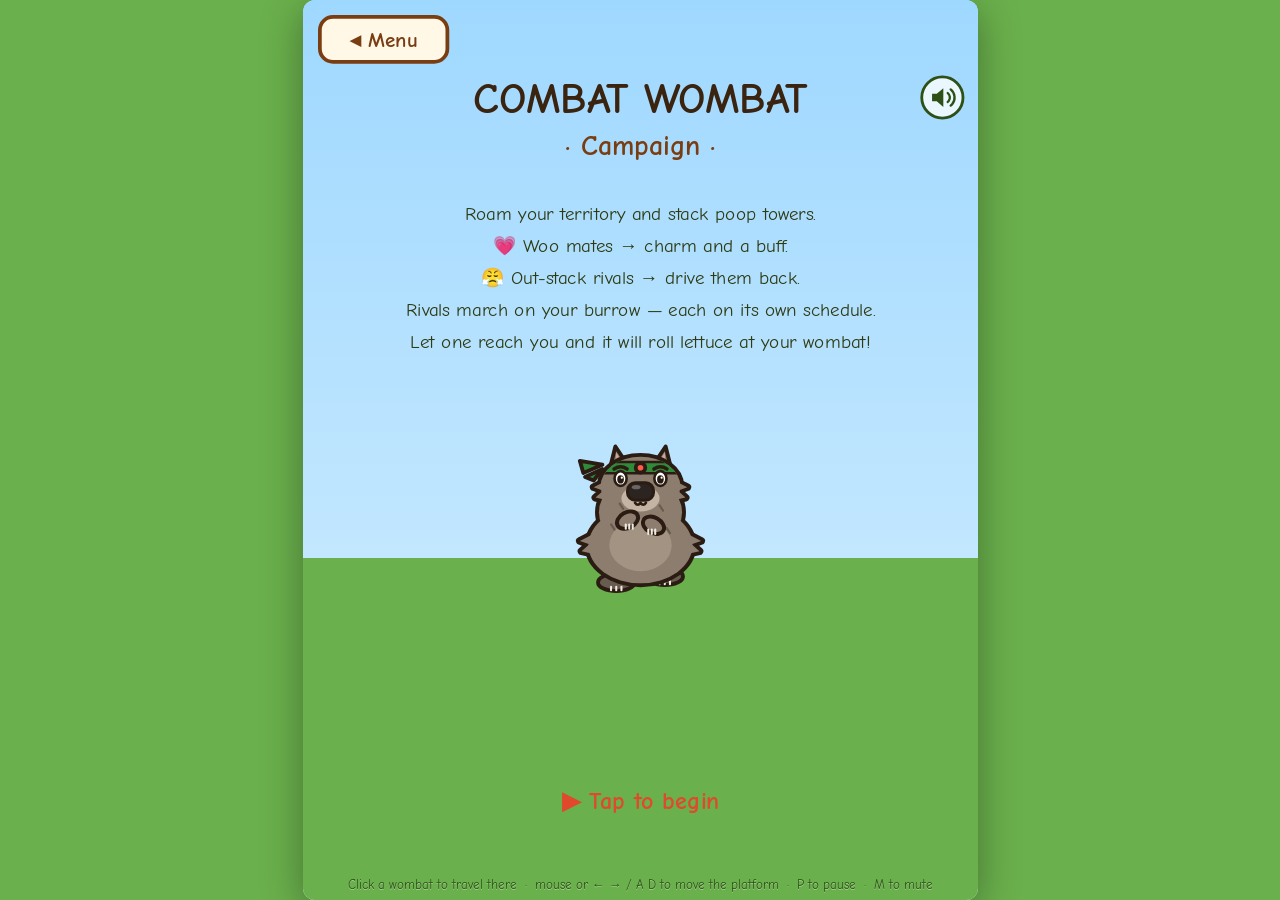
==== commit c4de0bf6: "Gum Nuts, the Workshop and the platform upgrade tree - Gum Nuts, earned in both modes: 1 per poop st" ====
--- a/wombat-campaign.html
+++ b/wombat-campaign.html
@@ -27,10 +27,11 @@
 <body>
 <div id="wrap"><canvas id="game" width="720" height="960"></canvas></div>
 <div id="hint"></div>
-<script src="shared/core.js?v=73f95151"></script>
+<script src="shared/core.js?v=6925f7c9"></script>
 <script src="shared/sound.js?v=945a409e"></script>
-<script src="shared/art.js?v=c54f25b5"></script>
-<script src="shared/physics.js?v=ce40dcd2"></script>
+<script src="shared/progress.js?v=f34ccd3e"></script>
+<script src="shared/art.js?v=3c47bc68"></script>
+<script src="shared/physics.js?v=427372bc"></script>
 <script src="shared/wombat.js?v=4b3f92f6"></script>
 <script>
 (() => {
@@ -39,7 +40,7 @@
   const ctx = cv.getContext('2d');
   const disp = WB.fitDisplay(cv, document.getElementById('wrap'));
   let t = 0;
-  const { roundRect, drawButton, drawRoundButton, drawPoop, drawStack, drawWombatArt, drawPlatform, drawTopPlat,
+  const { roundRect, drawButton, drawRoundButton, drawGumNut, drawPoop, drawStack, drawWombatArt, drawPlatform, drawTopPlat,
           drawLettuce, drawDiarrhea, drawParticles, drawGround, drawGoalLine } = WB.createArt(ctx, () => t);
   const { PAL_PLAYER, PAL_RIVAL, PAL_MATE } = WB;
 
@@ -306,14 +307,20 @@
   };
   const hooks = {
     onMiss: () => { if(L.misses>=L.maxMiss && !L.result){ L.result='lose'; L.loseWhy='misses'; L.resultT=0; WB.sfx('sad'); } },
+    // Gum Nuts: 1 per poop stacked, 5 more for a golden one
+    onSettle: p => { L.nuts += 1; if(WB.isGolden(p.hue)){ L.nuts += 5; } },
+    onBoardDrop: () => { if(L.M.gutter) L.nuts += 1; },
     nextPoopAt: t => t + rand(70,150)
   };
 
   function startLevel(node){
     const p = effectiveParams(node.target);
-    L = Object.assign(WB.newRun(t, { platW:p.platW, tune:{ ...TUNE, fallMul:p.fallMul }, hooks }), {
-      node,
-      maxMiss:p.maxMiss, margin:p.margin, target:p.target,
+    const M = WB.progress.mods(true);          // the campaign always uses your Workshop upgrades
+    L = Object.assign(WB.newRun(t, { platW:p.platW + M.widthAdd, tune:WB.progress.tune({ ...TUNE, fallMul:p.fallMul }, M), hooks,
+                                     steerMul:M.steerMul, easeMul:M.easeMul }), {
+      node, M,
+      maxMiss:p.maxMiss, margin:p.margin + M.marginAdd, target:p.target,
+      nuts:0, stackMaxRatio:0, anchorReady:true, slowmoReady:true, slowmoLeft:0, extendT:0,
       goalY:(H-70-13) - (p.target*42),
       stacksNeeded:node.stacks||1, stacksDone:0, banking:0, stars:[],
       result:null, resultT:0,
@@ -385,11 +392,23 @@
     WB.stepPlops(L);
 
     const effOff = WB.updateStack(L, t);
-    if(effOff !== null && Math.abs(effOff) > L.plat.w/2 + L.margin){
-      L.result='lose'; L.loseWhy='topple'; L.resultT=0; L.shake=16; WB.sfx('topple'); startTopple();
-    }
+    if(effOff !== null){
+      const edge = L.plat.w/2 + L.margin, ratio = Math.abs(effOff)/edge;
+      L.stackMaxRatio = Math.max(L.stackMaxRatio, ratio);
+      if(L.M.slowmo && L.slowmoReady && ratio > 0.85){ L.slowmoReady = false; L.slowmoLeft = 150; showToast('⏳ Slow-mo!'); }
+      if(ratio > 1){
+        if(L.M.anchor && L.anchorReady){             // the Anchor upgrade catches it once per level
+          L.anchorReady = false; L.pileSway = 0; L.pileSwayV = 0; L.shake = 10; WB.sfx('levelup'); showToast('⚓ Anchor held!');
+        } else { L.result='lose'; L.loseWhy='topple'; L.resultT=0; L.shake=16; WB.sfx('topple'); startTopple(); }
+      }
+    }
+    if(L.extendT > 0 && --L.extendT === 0) WB.setPlatBonus(L, 0);
     if(!L.result && L.stack.length && WB.stackTopWorldY(L) <= L.goalY){
       L.stacksDone++; L.banking=40;
+      L.nuts += 5;                                   // a finished stack, and more if it never got wobbly
+      if(L.stackMaxRatio < 0.8){ L.nuts += 10; showToast('✨ Clean stack! +10 Gum Nuts'); }
+      L.stackMaxRatio = 0;
+      if(L.M.extendo){ WB.setPlatBonus(L, 20); L.extendT = 300; }
       WB.sfx('levelup'); tutorialDone();
       for(let k=0;k<16;k++) L.stars.push({ x:L.pileCOMx, y:L.goalY, vx:rand(-4,4), vy:rand(-6,-1),
         life:rand(24,44), col:['#ffe14d','#ff9ff3','#7bed9f','#70a1ff'][k%4] });
@@ -400,10 +419,14 @@
 
   function endLevel(success, retreat){
     const node = L.node;
+    // Gum Nuts from the level, plus the bonus for winning it
+    const nuts = L.nuts + (success && !retreat ? (node.type==='mate' ? 10 : 15) : 0);
+    WB.progress.earn(nuts);
+    const nutNote = nuts ? '   ·   +'+nuts+' Gum Nuts' : '';
     if(retreat){
       // backing out costs the day, but not the full price of a loss
-      if(node.type==='mate') showToast('You slipped away from '+node.name+'. No harm done, but the day is gone.');
-      else { player.threat = clamp(player.threat+6,0,THREAT_MAX); showToast('You backed down from '+node.name+'.  +6 threat'); }
+      if(node.type==='mate'){ player.charm = clamp(player.charm-6,0,CHARM_GOAL); showToast('You slipped away from '+node.name+'.  -6 charm'+nutNote); }
+      else { player.threat = clamp(player.threat+6,0,THREAT_MAX); showToast('You backed down from '+node.name+'.  +6 threat'+nutNote); }
     } else if(node.type==='mate'){
       if(success){
         player.charm = clamp(player.charm+22,0,CHARM_GOAL);
@@ -411,21 +434,19 @@
         if(player.debuffs.length) player.debuffs.shift();
         const was = node.name;
         respawnNode(node);                       // she pairs off; a newcomer takes the spot
-        showToast(was+' is smitten! +22 charm'+(b?'  ·  buff: '+b.icon+' '+b.name:'')
-          +'   ·   '+(node.type==='mate'?'💗 ':'😤 ')+node.name+' moves in');
-      } else showToast(node.name+' was unimpressed…');
+        showToast(was+' is smitten! +22 charm'+(b?'  ·  buff: '+b.icon+' '+b.name:'')+nutNote);
+      } else showToast(node.name+' was unimpressed…'+nutNote);
     } else {
       if(success){
         player.threat = clamp(player.threat-18,0,THREAT_MAX);
         const was = node.name;
         respawnNode(node);                       // driven off; a newcomer takes the spot
-        showToast('You out-stacked '+was+'!  -18 threat   ·   '
-          +(node.type==='mate'?'💗 ':'😤 ')+node.name+' moves in');
+        showToast('You out-stacked '+was+'!  -18 threat'+nutNote);
       } else {
         player.threat = clamp(player.threat+12,0,THREAT_MAX);
         const d = grantRandom(DEBUFFS, player.debuffs);
         if(player.buffs.length) player.buffs.shift();
-        showToast(node.name+' bullied you! +12 threat'+(d?'  ·  debuff: '+d.icon+' '+d.name:''));
+        showToast(node.name+' bullied you! +12 threat'+(d?'  ·  debuff: '+d.icon+' '+d.name:'')+nutNote);
       }
     }
     L=null;
@@ -755,16 +776,22 @@
     const heckle = L.foes.length ? '⚠ '+L.foes.map(f=>f.name).join(' & ')+' heckling you with lettuce!' : '';
     ctx.font='bold 14px "Comic Neue", "Comic Sans MS", cursive'; const heckleW = ctx.measureText(heckle).width;
     ctx.font='bold 25px "Comic Neue", "Comic Sans MS", cursive';
-    const panelW = Math.max(ctx.measureText(who).width, heckleW, 250) + 24;
+    const tall = Math.round((WB.platTop(L)-WB.stackTopWorldY(L))/42);
+    const stackTxt = 'stack '+Math.min(L.stacksDone+1,L.stacksNeeded)+' / '+L.stacksNeeded+'   ·   height '+tall+' / '+L.target;
+    ctx.font='17px "Comic Neue", "Comic Sans MS", cursive'; const stackW = ctx.measureText(stackTxt).width + 70;  // + the Gum Nut counter
+    ctx.font='bold 25px "Comic Neue", "Comic Sans MS", cursive';
+    const panelW = Math.max(ctx.measureText(who).width, heckleW, stackW, 250) + 24;
     ctx.fillStyle='rgba(255,255,255,.72)'; ctx.strokeStyle='rgba(42,28,18,.3)'; ctx.lineWidth=2;
     roundRect(6, 8, panelW, L.foes.length ? 88 : 66, 14); ctx.fill(); ctx.stroke();
     roundRect(W-118, 8, 110, 50, 14); ctx.fill(); ctx.stroke();
     ctx.fillStyle='#2d5016'; ctx.textAlign='left';
     ctx.fillText(who, 16, 38);
-    const tall = Math.round((WB.platTop(L)-WB.stackTopWorldY(L))/42);
     ctx.font='17px "Comic Neue", "Comic Sans MS", cursive';
-    ctx.fillText('stack '+Math.min(L.stacksDone+1,L.stacksNeeded)+' / '+L.stacksNeeded
-      +'   ·   height '+tall+' / '+L.target, 16, 62);
+    ctx.fillText(stackTxt, 16, 62);
+    const nx = 16 + ctx.measureText(stackTxt).width + 22;
+    drawGumNut(nx, 57, 18);
+    ctx.fillStyle='#7a4a1c'; ctx.font='bold 17px "Comic Neue", "Comic Sans MS", cursive'; ctx.fillText(String(L.nuts), nx + 12, 62);
+    ctx.fillStyle='#2d5016';
     if(L.foes.length){ ctx.fillStyle='#c0392b'; ctx.font='bold 14px "Comic Neue", "Comic Sans MS", cursive';
       ctx.fillText(heckle, 16, 84); }
     ctx.textAlign='right'; ctx.font='24px serif';
@@ -788,6 +815,9 @@
       ctx.fillText(title, W/2, H/2-10);
       ctx.fillStyle='#fff'; ctx.font='20px "Comic Neue", "Comic Sans MS", cursive';
       ctx.fillText(win ? 'Well stacked!' : L.loseWhy==='misses' ? 'Too many poops hit the ground…' : 'The tower toppled…', W/2, H/2+28);
+      const earned = L.nuts + (win ? (L.node.type==='mate' ? 10 : 15) : 0);
+      if(earned){ ctx.fillStyle='#ffd98a'; ctx.font='bold 22px "Comic Neue", "Comic Sans MS", cursive';
+        ctx.fillText('+'+earned+' Gum Nuts', W/2, H/2+64); }
       ctx.textAlign='left';
     }
   }
@@ -806,6 +836,8 @@
   //  UPDATE / INPUT
   // =====================================================================
   function update(){
+    // Slow-Mo upgrade: the level runs at half speed for a moment
+    if(!paused && mode===MODE.LEVEL && L && L.slowmoLeft > 0){ L.slowmoLeft--; if(L.slowmoLeft % 2) return; }
     t++;
     if(toast){ toast.life--; if(toast.life<=0) toast=null; }
     if(paused) return;
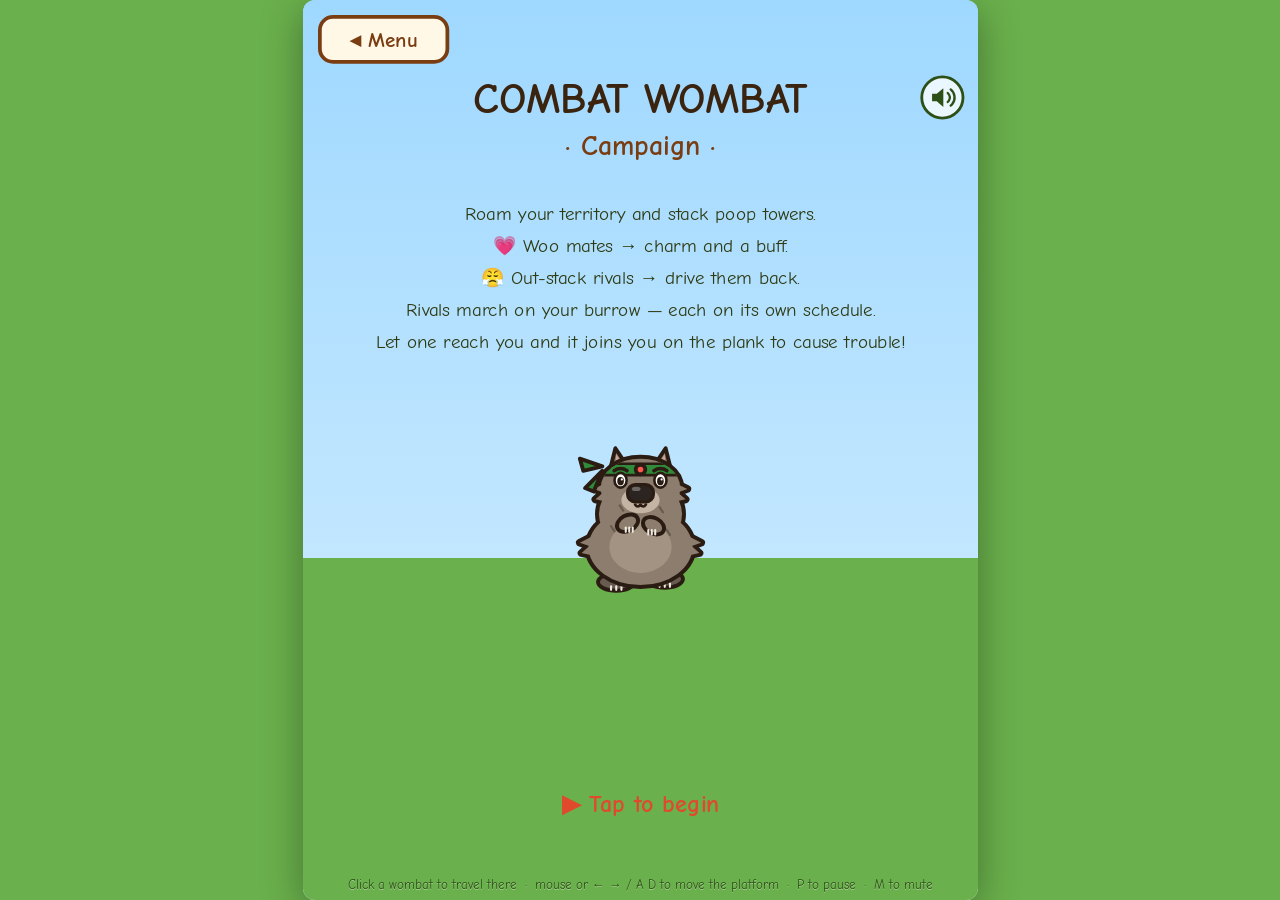
==== commit 11a5e31c: "Rival personalities on the plank Every rival has one of seven personalities, shown on its map marker" ====
--- a/wombat-campaign.html
+++ b/wombat-campaign.html
@@ -27,12 +27,12 @@
 <body>
 <div id="wrap"><canvas id="game" width="720" height="960"></canvas></div>
 <div id="hint"></div>
-<script src="shared/core.js?v=6925f7c9"></script>
-<script src="shared/sound.js?v=945a409e"></script>
+<script src="shared/core.js?v=2467b2bd"></script>
+<script src="shared/sound.js?v=76c7e68d"></script>
 <script src="shared/progress.js?v=f34ccd3e"></script>
-<script src="shared/art.js?v=3c47bc68"></script>
-<script src="shared/physics.js?v=427372bc"></script>
-<script src="shared/wombat.js?v=4b3f92f6"></script>
+<script src="shared/art.js?v=10b403ae"></script>
+<script src="shared/physics.js?v=ea1ea799"></script>
+<script src="shared/wombat.js?v=4c6fc133"></script>
 <script>
 (() => {
   const { W, H, topPlat, rand, clamp } = WB;
@@ -91,7 +91,25 @@
   // The first four of each greet a new season; newcomers draw from the rest.
   const MATE_NAMES  = ['Wanda','Winnie','Wendy','Willa','Matilda','Bindi','Pearl','Daisy','Tilly','Mabel','Rosie','Hazel'];
   const RIVAL_NAMES = ['Bruiser','Chomps','Tank','Grunt','Digger','Boof','Crusher','Stomper','Gnasher','Bazza','Thumper','Knuckles'];
-  const INVADE_R = 152;   // invading rivals stop on a ring this far from the burrow, each on its own trail
+  const INVADE_R = 152;
+
+  // ---------- Rival personalities ----------
+  // Every rival has one, shown on its map marker. Early in a season they're
+  // mild; nastier ones move in as the season goes on (rivalPool).
+  // every: frames between attempts [min, max].
+  const RIVAL_KINDS = {
+    roller:  { icon:'🥬', name:'Roller',  every:[360, 620], desc:'rolls lettuce at your wombat' },
+    lobber:  { icon:'🎯', name:'Lobber',  every:[420, 660], desc:'lobs lettuce: catch it to send them packing' },
+    rotter:  { icon:'🤢', name:'Rotter',  every:[420, 700], desc:'rolls rotten lettuce, quick and nasty' },
+    bully:   { icon:'💪', name:'Bully',   every:[480, 720], desc:'shoves your wombat along the plank' },
+    stomper: { icon:'💥', name:'Stomper', every:[420, 660], desc:'stomps the plank and rattles your tower' },
+    thief:   { icon:'🖐', name:'Thief',   every:[600, 840], desc:'steals the top poop off your stack' },
+    plopper: { icon:'💩', name:'Plopper', every:[360, 600], desc:'drops bad poops that rot your stack' },
+  };
+  const rivalPool = () => wave < 1 ? ['roller','lobber']
+                        : wave < 2 ? ['roller','lobber','rotter','bully']
+                        : Object.keys(RIVAL_KINDS);
+  const kindOf = n => RIVAL_KINDS[n.kind] ? n.kind : 'roller';   // invading rivals stop on a ring this far from the burrow, each on its own trail
 
   function buildMap(){
     nodes = []; wave = 0; encounters = 0;
@@ -120,7 +138,7 @@
       } else {
         // rivals march inward on their own schedule — staggered starts & speeds
         nodes.push({ homeX:s.x, homeY:s.y, awayX:ax, awayY:ay, x:s.x, y:s.y, type:'rival',
-          name:RIVAL_NAMES[ri%RIVAL_NAMES.length], target:5, stacks:3, state:'open',
+          name:RIVAL_NAMES[ri%RIVAL_NAMES.length], kind:['roller','lobber','roller'][ri%3], target:5, stacks:3, state:'open',
           march:0, speed:[0.34,0.26,0.20][ri%3], delay:[0,1,3][ri%3], invader:false });
         ri++;
       }
@@ -185,6 +203,8 @@
     n.march   = 0; n.invader = false;
     n.x = n.homeX; n.y = n.homeY;
     if(n.type==='rival'){
+      const pool = rivalPool();
+      n.kind  = pool[(Math.random()*pool.length)|0];
       n.delay = 1 + ((Math.random()*3)|0);        // staggered arrival
       n.speed = [0.34,0.26,0.20][(Math.random()*3)|0] + wave*0.03;
     } else {
@@ -220,7 +240,7 @@
       wave, encounters,
       nodes: nodes.map(n=>({ homeX:n.homeX, homeY:n.homeY, awayX:n.awayX, awayY:n.awayY,
         x:n.x, y:n.y, type:n.type, name:n.name, target:n.target, stacks:n.stacks,
-        state:n.state, march:n.march, speed:n.speed, delay:n.delay, invader:n.invader }))
+        state:n.state, march:n.march, speed:n.speed, delay:n.delay, invader:n.invader, kind:n.kind }))
     };
   }
 
@@ -273,6 +293,7 @@
         n.awayX = homeNode.x + (n.homeX - homeNode.x)*1.5; n.awayY = homeNode.y + (n.homeY - homeNode.y)*1.5;
       }
       if(n.march > 0){ const p = nodePos(n); n.x = p.x; n.y = p.y; }
+      if(n.type==='rival') n.kind = kindOf(n);        // saves from before personalities
     }
     womb.x = homeNode.x; womb.y = homeNode.y + 30;
     L = null; travel = null; toast = null;
@@ -308,7 +329,10 @@
   const hooks = {
     onMiss: () => { if(L.misses>=L.maxMiss && !L.result){ L.result='lose'; L.loseWhy='misses'; L.resultT=0; WB.sfx('sad'); } },
     // Gum Nuts: 1 per poop stacked, 5 more for a golden one
-    onSettle: p => { L.nuts += 1; if(WB.isGolden(p.hue)){ L.nuts += 5; } },
+    onSettle: p => {
+      if(p.bad){ L.stack[L.stack.length-1].rotT = 150; return; }   // a rival's bad cube: worth nothing, and it rots
+      L.nuts += 1; if(WB.isGolden(p.hue)){ L.nuts += 5; }
+    },
     onBoardDrop: () => { if(L.M.gutter) L.nuts += 1; },
     nextPoopAt: t => t + rand(70,150)
   };
@@ -325,29 +349,151 @@
       stacksNeeded:node.stacks||1, stacksDone:0, banking:0, stars:[],
       result:null, resultT:0,
       // rival wombats that have reached the territory heckle you here
-      foes: invaders().map((n,i)=>({ name:n.name, x: i%2 ? W*0.78 : W*0.22, dir: i%2?-1:1,
-              crawl:0, wob:0, blink:0, face:0, throwT: t + 260 + i*140, wind:0 }))
+      // Invading rivals join you on the plank. Each claims a spot at an end of
+      // it (turf: the more there are, the less room your wombat has).
+      foes: invaders().map((n,i)=>{
+        const side = i%2 ? 1 : -1, home = W/2 + side*(250 - 75*Math.floor(i/2));
+        return { name:n.name, kind:kindOf(n), x:home, home, dir:-side,
+                 crawl:0, wob:0, blink:0, face:0, next: t + 260 + i*140, wind:0, windMax:26, jump:0, walk:null };
+      }),
+      lobs:[], stolen:null
     });
     mode = MODE.LEVEL;
   }
 
   // invading rivals shuffle about up top and roll lettuce at your wombat;
   // what happens once it's eaten is the same as endless mode
+  // A rival leaves the plank for the rest of the level. Returns the message
+  // (quiet: let the caller show it, combined with others).
+  function evict(f, verb, quiet){
+    if(!f || f.leaving) return '';
+    f.leaving = true; f.walk = null; f.wind = 0;
+    f.leaveDir = f.home < W/2 ? -1 : 1;
+    const msg = RIVAL_KINDS[f.kind].icon+' '+f.name+' '+verb+'!';
+    if(!quiet) showToast(msg);
+    return msg;
+  }
+
+  // What each kind of rival does when its wind-up finishes.
+  function act(f){
+    const dir = L.wombat.x < f.x ? -1 : 1;
+    switch(f.kind){
+      case 'roller': case 'rotter':                        // roll a leaf along the plank toward the wombat
+        if(!L.lettuce && L.diarrheaTimer<=0)
+          L.lettuce = { x:f.x + dir*30, y:topPlat.y-20, vy:0, vx:dir*2.6, landed:true, wob:0, eatScale:1, rotten: f.kind==='rotter' };
+        break;
+      case 'lobber': {                                     // lob a leaf down the field; catch it to send them off
+        const tx = rand(120, W-120);
+        L.lobs.push({ x:f.x, y:60, vx:(tx - f.x)/110, vy:-6, rot:0, owner:f });
+        break;
+      }
+      case 'bully': f.walk = 'go'; break;                  // stride over and shove the wombat
+      case 'stomper': f.jump = 30; break;                  // jump, then stomp on landing
+      case 'thief': {                                      // snatch the top poop
+        if(L.stack.length < 3 || L.banking || L.stolen) break;
+        const top = L.stack.reduce((a, c) => (c.y - c.h/2 < a.y - a.h/2 ? c : a));
+        L.stack.splice(L.stack.indexOf(top), 1);
+        L.stolen = { x:L.plat.x + top.off, y:top.y, w:top.w, h:top.h, hue:top.hue, rot:top.rot||0,
+                     fromX:L.plat.x + top.off, fromY:top.y, k:0, thief:f };
+        WB.sfx('steal');
+        break;
+      }
+      case 'plopper': {                                    // a bad cube
+        const size = rand(32, 52);
+        L.plops.push({ x:f.x + dir*10, y:110, w:size, h:size, vx:rand(-0.4,0.4), vy:0.4,
+                       rot:rand(-0.15,0.15), vr:rand(-0.05,0.05), squish:1, hue:WB.BAD_HUE, bad:true });
+        WB.sfx('plop');
+        break;
+      }
+    }
+  }
+  function canAct(f){
+    if(f.kind==='roller' || f.kind==='rotter') return !L.lettuce && L.diarrheaTimer<=0;
+    if(f.kind==='thief') return L.stack.length >= 3 && !L.stolen;
+    return true;
+  }
+
   function updateHazards(){
+    // turf: the wombat may only crawl between the innermost rivals
+    const active = L.foes.filter(f => !f.leaving);
+    L.crawlBound = active.length ? Math.max(70, Math.min(...active.map(f => Math.abs(f.home - W/2))) - 75) : 0;
+
     for(const f of L.foes){
       f.crawl += 0.16; f.wob = Math.sin(f.crawl)*3;
       if(f.blink>0) f.blink--; else if(Math.random()<0.01) f.blink=8;
-      if(f.wind>0){ f.wind--; if(f.wind===0 && !L.lettuce && L.diarrheaTimer<=0){
-          // roll a leaf along the plank toward the wombat
-          const dir = L.wombat.x < f.x ? -1 : 1;
-          L.lettuce = { x:f.x + dir*30, y:topPlat.y-20, vy:0, vx:dir*2.6, landed:true, wob:0, eatScale:1 };
-        } }
-      else if(t >= f.throwT){
-        f.throwT = t + rand(360, 620);
-        if(!L.lettuce && L.diarrheaTimer<=0) f.wind = 26;      // wind-up before the roll
+      if(f.leaving){ f.x += f.leaveDir*5; f.face = f.leaveDir; continue; }
+      if(f.jump > 0 && --f.jump === 0){                   // a Stomper lands
+        L.shake = Math.max(L.shake, 9);
+        if(L.stack.length) L.pileSwayV += (Math.random() < 0.5 ? -1 : 1) * 0.015;
+        for(let k=0;k<8;k++) L.particles.push(WB.puff(f.x + rand(-20,20), topPlat.y - 8, '#c9a77a'));
+        WB.sfx('stomp');
+      }
+      if(f.walk === 'go'){                                 // a Bully on the way over
+        const dx = L.wombat.x - f.x;
+        f.x += Math.sign(dx)*3; f.face = Math.sign(dx);
+        if(Math.abs(dx) < 70){ L.wombat.shoveV = Math.sign(dx || 1)*9; f.walk = 'back'; WB.sfx('stomp'); }
+        continue;
+      }
+      if(f.walk === 'back'){
+        const dx = f.home - f.x;
+        f.x += Math.sign(dx)*Math.min(2.5, Math.abs(dx)); f.face = Math.sign(dx);
+        if(Math.abs(dx) < 1) f.walk = null;
+        continue;
+      }
+      if(f.wind > 0){ if(--f.wind === 0) act(f); }
+      else if(t >= f.next){
+        const K = RIVAL_KINDS[f.kind];
+        f.next = t + rand(K.every[0], K.every[1]);
+        if(canAct(f)){ f.windMax = f.kind==='rotter' ? 12 : 26; f.wind = f.windMax; }   // wind-up first
       }
       f.face += ((L.wombat.x > f.x ? 1 : -1) - f.face) * 0.08;
     }
+    L.foes = L.foes.filter(f => !f.leaving || (f.x > -90 && f.x < W+90));
+
+    // a Bully's shove slides the wombat along the plank
+    const wb = L.wombat;
+    if(wb.shoveV){
+      wb.x += wb.shoveV; wb.shoveV *= 0.85;
+      if(Math.abs(wb.shoveV) < 0.3) wb.shoveV = 0;
+      const bound = L.crawlBound || (topPlat.w/2 - 40);
+      wb.x = clamp(wb.x, W/2 - bound, W/2 + bound);
+    }
+
+    // a Lobber's leaf: catch it on the platform or stack to snatch it
+    for(let i=L.lobs.length-1;i>=0;i--){
+      const g = L.lobs[i];
+      g.vy += 0.236; g.x += g.vx; g.y += g.vy; g.rot += 0.08;
+      if(g.vy > 0){
+        const top = WB.supportHeightAt(L, g.x);
+        if(isFinite(top) && g.y + 9 >= top && g.y - 9 < top + 24){
+          L.lobs.splice(i,1); L.nuts += 3;
+          for(let k=0;k<8;k++) L.particles.push({ x:g.x + rand(-10,10), y:top + rand(-6,6), vx:rand(-3,3), vy:rand(-4,-1),
+            life:rand(14,24), max:24, r:rand(2,4), color:'#7cc743', kind:'splat', g:.25 });
+          WB.sfx('crunch');
+          evict(g.owner, 'storms off: lettuce snatched, +3 Gum Nuts');
+          continue;
+        }
+      }
+      if(g.y > H - 64){
+        for(let k=0;k<6;k++) L.particles.push({ x:g.x + rand(-8,8), y:H-70, vx:rand(-2,2), vy:rand(-3,-1),
+          life:rand(12,22), max:22, r:rand(2,4), color:'#6cbf38', kind:'splat', g:.25 });
+        L.lobs.splice(i,1);
+      }
+    }
+
+    // a Thief carries its prize up, then flings it away
+    if(L.stolen){
+      const s = L.stolen; s.k += 1/40;
+      if(s.k < 1){
+        const e = s.k, tx = s.thief.x, ty = 40;
+        s.x = s.fromX + (tx - s.fromX)*e; s.y = s.fromY + (ty - s.fromY)*e - Math.sin(e*Math.PI)*80; s.rot += 0.1;
+      } else { s.x += (s.thief.home < W/2 ? -1 : 1)*14; s.y -= 3; s.rot += 0.3; }
+      if(s.x < -80 || s.x > W + 80) L.stolen = null;
+    }
+
+    // a caught bad cube rots into a puddle a couple of seconds later
+    for(const c of L.stack) if(c.rotT && !c.melting && !c.melted && --c.rotT <= 0) WB.meltCube(L, c);
+
     WB.updateLettuceAndDiarrhea(L, t);
   }
 
@@ -405,8 +551,11 @@
     if(L.extendT > 0 && --L.extendT === 0) WB.setPlatBonus(L, 0);
     if(!L.result && L.stack.length && WB.stackTopWorldY(L) <= L.goalY){
       L.stacksDone++; L.banking=40;
+      const notes = [];
       L.nuts += 5;                                   // a finished stack, and more if it never got wobbly
-      if(L.stackMaxRatio < 0.8){ L.nuts += 10; showToast('✨ Clean stack! +10 Gum Nuts'); }
+      if(L.stackMaxRatio < 0.8){ L.nuts += 10; notes.push('✨ Clean stack! +10 Gum Nuts'); }
+      notes.push(evict(L.foes.find(f => !f.leaving), 'runs off', true));   // a finished stack scares one rival away
+      if(notes.some(Boolean)) showToast(notes.filter(Boolean).join('   ·   '));
       L.stackMaxRatio = 0;
       if(L.M.extendo){ WB.setPlatBonus(L, 20); L.extendT = 300; }
       WB.sfx('levelup'); tutorialDone();
@@ -568,7 +717,7 @@
      '💗 Woo mates → charm and a buff.',
      '😤 Out-stack rivals → drive them back.',
      'Rivals march on your burrow — each on its own schedule.',
-     'Let one reach you and it will roll lettuce at your wombat!'
+     'Let one reach you and it joins you on the plank to cause trouble!'
     ].forEach((l,i)=> ctx.fillText(l, W/2, 235+i*34));
     if(pendingSave){
       drawButton(BTN_CONTINUE, '▶ Continue — Day '+pendingSave.player.day, '#7bed9f', '#14532d');
@@ -673,7 +822,7 @@
     ctx.font='bold 16px "Comic Neue", "Comic Sans MS", cursive'; ctx.textAlign='center';
     ctx.fillText((isRival?'😤 ':'💗 ')+n.name, n.x, n.y+46);
     ctx.fillStyle='#333'; ctx.font='13px "Comic Neue", "Comic Sans MS", cursive';
-    ctx.fillText(n.stacks+'× stack of '+n.target, n.x, n.y+62);
+    ctx.fillText((isRival ? RIVAL_KINDS[kindOf(n)].icon+' '+RIVAL_KINDS[kindOf(n)].name+' · ' : '')+n.stacks+'× stack of '+n.target, n.x, n.y+62);
     if(isRival && n.invader){
       ctx.fillStyle='#c0392b'; ctx.font='bold 13px "Comic Neue", "Comic Sans MS", cursive';
       ctx.fillText('⚠ IN YOUR TERRITORY', n.x, n.y+78);
@@ -754,49 +903,54 @@
 
     drawTopPlat(0);
 
-    // invading rivals up on the plank with your wombat
+    // invading rivals up on the plank with your wombat, each wearing its personality
     for(const f of L.foes){
-      const windUp = f.wind>0 ? Math.sin((26-f.wind)/26*Math.PI)*10 : 0;
-      drawWombatArt({ x:f.x, y:70, face:f.face, strain:0, crawl:f.crawl, wob:f.wob-windUp,
+      const K = RIVAL_KINDS[f.kind];
+      const windUp = f.wind>0 ? Math.sin((f.windMax-f.wind)/f.windMax*Math.PI)*10 : 0;
+      const hopY = f.jump>0 ? Math.sin((1 - f.jump/30)*Math.PI)*30 : 0;
+      drawWombatArt({ x:f.x, y:70 - hopY, face:f.face, strain:0, crawl:f.crawl, wob:f.wob-windUp,
         mode:'crawl', timer:0, blink:f.blink }, 0.8, PAL_RIVAL, { angry:true });
-      if(f.wind>0){
-        ctx.fillStyle='#3f8f3a'; ctx.font='bold 22px "Comic Neue", "Comic Sans MS", cursive'; ctx.textAlign='center';
-        ctx.fillText('🥬', f.x + (L.wombat.x<f.x?-34:34), 40);
-        ctx.textAlign='left';
-      }
-    }
+      ctx.font='20px serif'; ctx.textAlign='center';
+      ctx.fillText(K.icon, f.x + 34, 30 - hopY);
+      if(f.wind>0) ctx.fillText(f.kind==='plopper' ? '💢' : f.kind==='thief' ? '🖐' : K.icon, f.x + (L.wombat.x<f.x?-38:38), 44);
+      ctx.textAlign='left';
+    }
+    for(const g of L.lobs) drawLettuce({ x:g.x, y:g.y, wob:0, eatScale:1, roll:g.rot }, 0);
+    if(L.stolen) drawPoop(L.stolen.x, L.stolen.y, L.stolen.w, L.stolen.h, L.stolen.rot, 1, L.stolen.hue);
     drawLettuce(L.lettuce, 0);
     drawWombatArt(L.wombat, 1, PAL_PLAYER, {});
     drawParticles(L.particles);
 
     ctx.restore();
 
-    // HUD, on soft panels so the wombat can crawl under them
+    // HUD, in the grass strip at the bottom: the top of the screen belongs to
+    // your wombat and any rivals on the plank (each wears its personality icon)
     const who = (L.node.type==='mate'?'💗 Impress ':'😤 Out-stack ')+L.node.name;
-    const heckle = L.foes.length ? '⚠ '+L.foes.map(f=>f.name).join(' & ')+' heckling you with lettuce!' : '';
-    ctx.font='bold 14px "Comic Neue", "Comic Sans MS", cursive'; const heckleW = ctx.measureText(heckle).width;
-    ctx.font='bold 25px "Comic Neue", "Comic Sans MS", cursive';
     const tall = Math.round((WB.platTop(L)-WB.stackTopWorldY(L))/42);
     const stackTxt = 'stack '+Math.min(L.stacksDone+1,L.stacksNeeded)+' / '+L.stacksNeeded+'   ·   height '+tall+' / '+L.target;
-    ctx.font='17px "Comic Neue", "Comic Sans MS", cursive'; const stackW = ctx.measureText(stackTxt).width + 70;  // + the Gum Nut counter
-    ctx.font='bold 25px "Comic Neue", "Comic Sans MS", cursive';
-    const panelW = Math.max(ctx.measureText(who).width, heckleW, stackW, 250) + 24;
-    ctx.fillStyle='rgba(255,255,255,.72)'; ctx.strokeStyle='rgba(42,28,18,.3)'; ctx.lineWidth=2;
-    roundRect(6, 8, panelW, L.foes.length ? 88 : 66, 14); ctx.fill(); ctx.stroke();
-    roundRect(W-118, 8, 110, 50, 14); ctx.fill(); ctx.stroke();
-    ctx.fillStyle='#2d5016'; ctx.textAlign='left';
-    ctx.fillText(who, 16, 38);
-    ctx.font='17px "Comic Neue", "Comic Sans MS", cursive';
-    ctx.fillText(stackTxt, 16, 62);
+    const hudText = (txt, x, y, font, align) => {
+      ctx.font = font; ctx.textAlign = align || 'left';
+      ctx.lineWidth = 4; ctx.strokeStyle = 'rgba(30,50,15,.85)'; ctx.lineJoin = 'round';
+      ctx.strokeText(txt, x, y); ctx.fillStyle = '#fff'; ctx.fillText(txt, x, y);
+    };
+    hudText(who, 16, H-36, 'bold 22px "Comic Neue", "Comic Sans MS", cursive');
+    hudText(stackTxt, 16, H-11, 'bold 17px "Comic Neue", "Comic Sans MS", cursive');
     const nx = 16 + ctx.measureText(stackTxt).width + 22;
-    drawGumNut(nx, 57, 18);
-    ctx.fillStyle='#7a4a1c'; ctx.font='bold 17px "Comic Neue", "Comic Sans MS", cursive'; ctx.fillText(String(L.nuts), nx + 12, 62);
-    ctx.fillStyle='#2d5016';
-    if(L.foes.length){ ctx.fillStyle='#c0392b'; ctx.font='bold 14px "Comic Neue", "Comic Sans MS", cursive';
-      ctx.fillText(heckle, 16, 84); }
+    drawGumNut(nx, H-16, 18);
+    hudText(String(L.nuts), nx + 12, H-11, 'bold 17px "Comic Neue", "Comic Sans MS", cursive');
     ctx.textAlign='right'; ctx.font='24px serif';
     let s2=''; for(let i=0;i<L.maxMiss;i++) s2 += i<L.maxMiss-L.misses ? '🧻' : '❌';
-    ctx.fillText(s2, W-14, 44); ctx.textAlign='left';
+    ctx.fillText(s2, W-14, H-30); ctx.textAlign='left';
+
+    // messages during the level (clean stack, a rival running off, upgrades kicking in)
+    if(toast){
+      ctx.globalAlpha = clamp(toast.life/40,0,1);
+      ctx.font='bold 16px "Comic Neue", "Comic Sans MS", cursive';
+      const tw = Math.min(W-40, ctx.measureText(toast.text).width + 36);
+      ctx.fillStyle='rgba(0,0,0,.72)'; roundRect(W/2 - tw/2, 168, tw, 40, 12); ctx.fill();
+      ctx.fillStyle='#fff'; ctx.textAlign='center'; ctx.fillText(toast.text, W/2, 194);
+      ctx.globalAlpha=1; ctx.textAlign='left';
+    }
 
     if(L.banking>0){
       ctx.textAlign='center'; ctx.fillStyle='#2d5016'; ctx.font='bold 40px "Comic Neue", "Comic Sans MS", cursive';
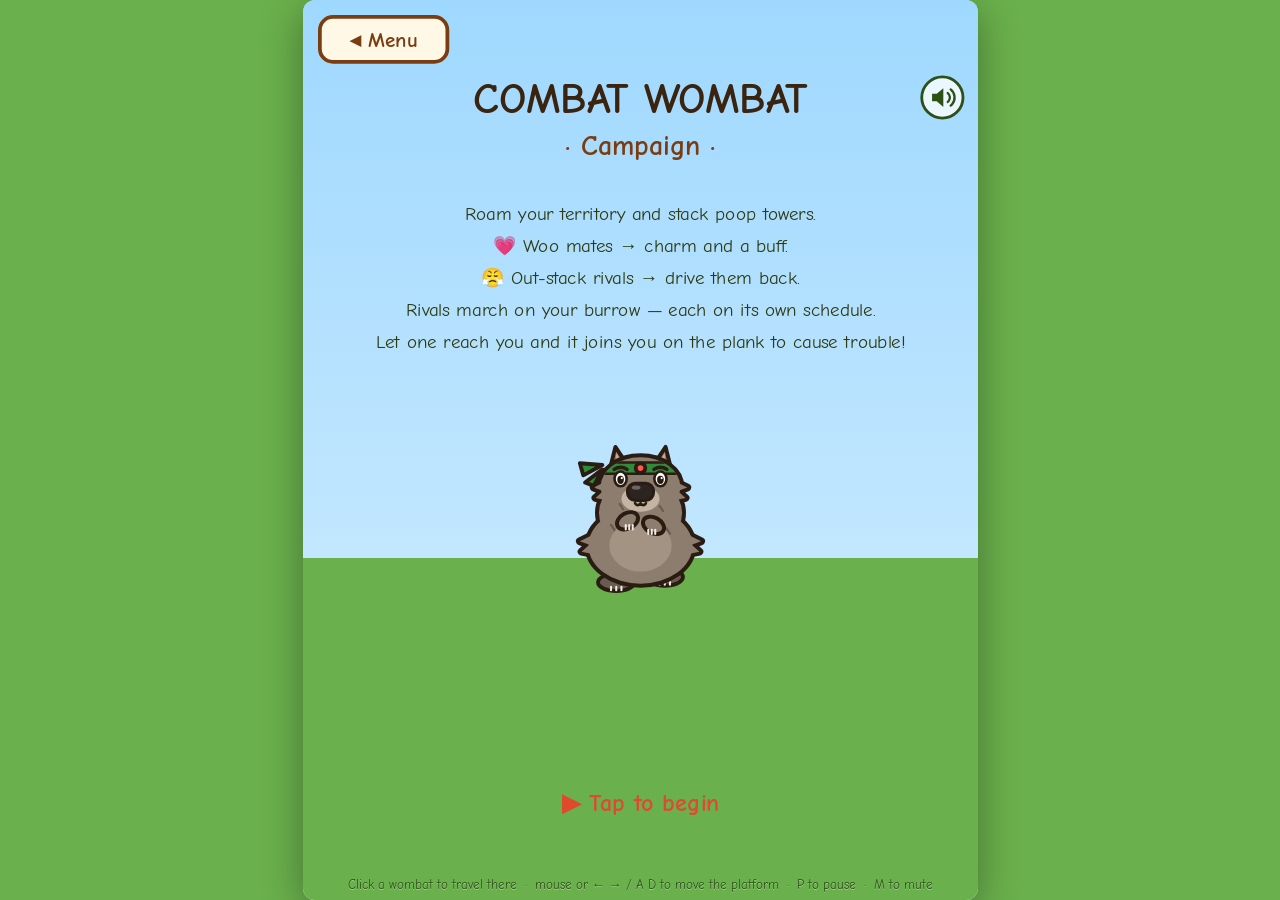
==== commit fc15812c: "The wombat tree: Diet, Aim, Tummy and Rhythm upgrades Four new Workshop trees change what the wombat" ====
--- a/wombat-campaign.html
+++ b/wombat-campaign.html
@@ -28,11 +28,11 @@
 <div id="wrap"><canvas id="game" width="720" height="960"></canvas></div>
 <div id="hint"></div>
 <script src="shared/core.js?v=2467b2bd"></script>
-<script src="shared/sound.js?v=76c7e68d"></script>
-<script src="shared/progress.js?v=f34ccd3e"></script>
+<script src="shared/sound.js?v=aefb19fa"></script>
+<script src="shared/progress.js?v=ac5f361a"></script>
 <script src="shared/art.js?v=10b403ae"></script>
-<script src="shared/physics.js?v=ea1ea799"></script>
-<script src="shared/wombat.js?v=4c6fc133"></script>
+<script src="shared/physics.js?v=66864343"></script>
+<script src="shared/wombat.js?v=b52e190a"></script>
 <script>
 (() => {
   const { W, H, topPlat, rand, clamp } = WB;
@@ -50,8 +50,12 @@
   const MODE = { INTRO:0, OVERWORLD:1, TRAVEL:2, LEVEL:3, WIN:4, LOSE:5 };
   let mode = MODE.INTRO;
 
-  const CHARM_GOAL = 100, THREAT_MAX = 100;
-  const player = { charm: 0, threat: 0, day: 1, buffs: [], debuffs: [] };
+  const THREAT_MAX = 100;
+  // Each season needs more charm than the last: 100, 130, 160, ...
+  const charmGoal = (season) => 100 + 30*((season || player.season) - 1);
+  // household: mates you've wooed, who live in your burrow ({ name, kind });
+  // party: the names you last took along to a level
+  const player = { season: 1, charm: 0, threat: 0, day: 1, buffs: [], debuffs: [], household: [], party: [] };
 
   const BUFFS = [
     { key:'wide',  icon:'🧡', name:'Charmer',     desc:'Wider catch platform' },
@@ -90,6 +94,22 @@
 
   // The first four of each greet a new season; newcomers draw from the rest.
   const MATE_NAMES  = ['Wanda','Winnie','Wendy','Willa','Matilda','Bindi','Pearl','Daisy','Tilly','Mabel','Rosie','Hazel'];
+  // A name no mate on the map or in your burrow has yet (your burrow carries
+  // over between seasons). Once every name is used, daughters take them: "Wanda II".
+  function freshMateName(taken){
+    for(let gen = 1; ; gen++){
+      const suffix = gen===1 ? '' : ' '+['','','II','III','IV','V','VI','VII','VIII','IX','X'][Math.min(gen,10)];
+      const pool = MATE_NAMES.map(nm => nm+suffix).filter(nm => !taken.has(nm));
+      if(pool.length) return pool[(Math.random()*pool.length)|0];
+    }
+  }
+  // Prefer a personality your burrow hasn't got yet.
+  function freshMateKind(){
+    const kinds = Object.keys(MATE_KINDS), have = new Set(player.household.map(m => m.kind));
+    const fresh = kinds.filter(k => !have.has(k));
+    const pool = fresh.length ? fresh : kinds;
+    return pool[(Math.random()*pool.length)|0];
+  }
   const RIVAL_NAMES = ['Bruiser','Chomps','Tank','Grunt','Digger','Boof','Crusher','Stomper','Gnasher','Bazza','Thumper','Knuckles'];
   const INVADE_R = 152;
 
@@ -109,10 +129,34 @@
   const rivalPool = () => wave < 1 ? ['roller','lobber']
                         : wave < 2 ? ['roller','lobber','rotter','bully']
                         : Object.keys(RIVAL_KINDS);
-  const kindOf = n => RIVAL_KINDS[n.kind] ? n.kind : 'roller';   // invading rivals stop on a ring this far from the burrow, each on its own trail
-
+  const kindOf = n => RIVAL_KINDS[n.kind] ? n.kind : 'roller';
+
+  // ---------- Mate personalities ----------
+  // Every mate has one, shown on her marker. Woo her and she moves into your
+  // burrow; take her along to a level (see the party picker) for her perk.
+  // The Sage's perk works from the burrow, so she doesn't need a seat.
+  const MATE_KINDS = {
+    gardener:{ icon:'🌿', name:'Gardener', desc:'eats the first lettuce of each level before your wombat can' },
+    builder: { icon:'🔨', name:'Builder',  desc:'your platform is 20 px wider' },
+    lookout: { icon:'👀', name:'Lookout',  desc:'a shadow shows where the next poop will land' },
+    steady:  { icon:'🧘', name:'Steady',   desc:'the tower\'s wobble dies down faster' },
+    charmer: { icon:'💝', name:'Charmer',  desc:'+25% Gum Nuts from levels' },
+    bouncer: { icon:'🛡', name:'Bouncer',  desc:'shoos one rival off your plank at the start of each level' },
+    digger:  { icon:'⛏', name:'Digger',   desc:'the first poop you miss each level costs no toilet paper' },
+    forager: { icon:'🍄', name:'Forager',  desc:'+1 Gum Nut for every 5 poops stacked' },
+    nurse:   { icon:'🩹', name:'Nurse',    desc:'+1 toilet paper' },
+    sage:    { icon:'🦉', name:'Sage',     desc:'shows how many days until each rival reaches you (from the burrow)' },
+    drummer: { icon:'🥁', name:'Drummer',  desc:'a drum beat counts in each poop' },
+    acrobat: { icon:'🤸', name:'Acrobat',  desc:'flicks back one poop per stack that slides off the edge' },
+  };
+  const mateKindOf = n => MATE_KINDS[n.kind] ? n.kind : 'gardener';
+  const inBurrow = kind => player.household.some(m => m.kind === kind);   // invading rivals stop on a ring this far from the burrow, each on its own trail
+
+  // Lay out a fresh territory for this season. Every season after the first
+  // starts tougher: faster rivals, bigger stacks, nastier personalities sooner.
   function buildMap(){
-    nodes = []; wave = 0; encounters = 0;
+    const sx = player.season - 1;
+    nodes = []; wave = sx; encounters = 0;
     homeNode = { x:W/2, y:H*0.52, type:'home', name:'Burrow', state:'open' };
     nodes.push(homeNode);
     const cx = homeNode.x, cy = homeNode.y, rx = 216, ry = 250;
@@ -132,14 +176,20 @@
       if(s.type==='mate'){
         // mates wander off on their own schedule — woo them before they go
         nodes.push({ homeX:s.x, homeY:s.y, awayX:ax, awayY:ay, x:s.x, y:s.y, type:'mate',
-          name:MATE_NAMES[mi%MATE_NAMES.length], target:4, stacks:2, state:'open',
-          march:0, speed:[0.20,0.16,0.26][mi%3], delay:[1,3,0][mi%3] });
+          ...(player.household.length
+                ? (() => { const name = freshMateName(new Set([...nodes.map(m => m.name), ...player.household.map(m => m.name)]));
+                           return { name, kind: freshMateKind() }; })()
+                : { name: MATE_NAMES[mi%MATE_NAMES.length], kind: ['gardener','builder','lookout'][mi%3] }),
+          target:4 + Math.floor(sx/2), stacks:2 + Math.floor(sx/2), state:'open',
+          march:0, speed:[0.20,0.16,0.26][mi%3] + sx*0.015, delay:[1,3,0][mi%3] });
         mi++;
       } else {
         // rivals march inward on their own schedule — staggered starts & speeds
         nodes.push({ homeX:s.x, homeY:s.y, awayX:ax, awayY:ay, x:s.x, y:s.y, type:'rival',
-          name:RIVAL_NAMES[ri%RIVAL_NAMES.length], kind:['roller','lobber','roller'][ri%3], target:5, stacks:3, state:'open',
-          march:0, speed:[0.34,0.26,0.20][ri%3], delay:[0,1,3][ri%3], invader:false });
+          name:RIVAL_NAMES[ri%RIVAL_NAMES.length],
+          kind: sx ? rivalPool()[(Math.random()*rivalPool().length)|0] : ['roller','lobber','roller'][ri%3],
+          target:5 + Math.floor(sx/2), stacks:3 + Math.floor(sx/2), state:'open',
+          march:0, speed:[0.34,0.26,0.20][ri%3] + sx*0.025, delay:[0,1,3][ri%3], invader:false });
         ri++;
       }
     }
@@ -180,7 +230,7 @@
     if(arrived.length) showToast('⚠ '+arrived.join(' & ')+' reached your territory! They\'ll roll lettuce at you.');
     else if(departed.length) showToast('💔 '+departed.join(' & ')+' wandered off — you were too slow.');
     if(player.threat >= THREAT_MAX) mode = MODE.LOSE;
-    else if(player.charm >= CHARM_GOAL) mode = MODE.WIN;
+    else if(player.charm >= charmGoal()) mode = MODE.WIN;
   }
 
   function showToast(text){ toast = { text, life:190 }; }
@@ -189,14 +239,18 @@
   // 60% of newcomers are males (rivals), 40% females (mates).
   function respawnNode(n){
     encounters++;
-    wave = Math.floor(encounters/6);              // the habitat toughens as the season goes on
+    wave = Math.floor(encounters/6) + (player.season - 1);   // tougher as the season goes on, and each season
     const outgoing = n.name;
     n.type    = Math.random() < 0.6 ? 'rival' : 'mate';
-    const names = n.type==='mate' ? MATE_NAMES : RIVAL_NAMES;
     const taken = new Set(nodes.map(m => m.name));          // includes the outgoing wombat
-    let pool = names.filter(nm => !taken.has(nm));
-    if(!pool.length) pool = names.filter(nm => nm !== outgoing);
-    n.name    = pool[(Math.random()*pool.length)|0];   // clearly a different wombat
+    if(n.type==='mate'){
+      for(const m of player.household) taken.add(m.name);   // never a second "Wanda"
+      n.name = freshMateName(taken);
+    } else {
+      let pool = RIVAL_NAMES.filter(nm => !taken.has(nm));
+      if(!pool.length) pool = RIVAL_NAMES.filter(nm => nm !== outgoing);
+      n.name = pool[(Math.random()*pool.length)|0];   // clearly a different wombat
+    }
     n.target  = (n.type==='mate'?4:5) + Math.floor(wave/2);
     n.stacks  = (n.type==='mate'?2:3) + Math.floor(wave/2);
     n.state   = 'open';
@@ -206,8 +260,9 @@
       const pool = rivalPool();
       n.kind  = pool[(Math.random()*pool.length)|0];
       n.delay = 1 + ((Math.random()*3)|0);        // staggered arrival
-      n.speed = [0.34,0.26,0.20][(Math.random()*3)|0] + wave*0.03;
+      n.speed = [0.34,0.26,0.20][(Math.random()*3)|0] + wave*0.03;   // (wave includes the season)
     } else {
+      n.kind  = freshMateKind();
       n.delay = 1 + ((Math.random()*3)|0);
       n.speed = [0.20,0.16,0.26][(Math.random()*3)|0] + wave*0.02;
     }
@@ -235,8 +290,9 @@
   function snapshot(){
     return {
       v: SAVE_VERSION,
-      player: { charm:player.charm, threat:player.threat, day:player.day,
-                buffs:player.buffs.slice(), debuffs:player.debuffs.slice() },
+      player: { season:player.season, charm:player.charm, threat:player.threat, day:player.day,
+                buffs:player.buffs.slice(), debuffs:player.debuffs.slice(),
+                household:player.household.map(m=>({ name:m.name, kind:m.kind })), party:player.party.slice() },
       wave, encounters,
       nodes: nodes.map(n=>({ homeX:n.homeX, homeY:n.homeY, awayX:n.awayX, awayY:n.awayY,
         x:n.x, y:n.y, type:n.type, name:n.name, target:n.target, stacks:n.stacks,
@@ -276,11 +332,15 @@
   let pendingSave = readSave();
 
   function restoreGame(d){
-    player.charm   = clamp(d.player.charm, 0, CHARM_GOAL);
+    player.season  = Math.max(1, d.player.season|0);
+    player.charm   = clamp(d.player.charm, 0, charmGoal());
     player.threat  = clamp(d.player.threat, 0, THREAT_MAX);
     player.day     = Math.max(1, d.player.day|0);
     player.buffs   = d.player.buffs.filter(k=>BUFF_KEYS.includes(k));
     player.debuffs = d.player.debuffs.filter(k=>DEBUFF_KEYS.includes(k));
+    player.household = (Array.isArray(d.player.household) ? d.player.household : [])
+      .filter(m => m && typeof m.name === 'string' && MATE_KINDS[m.kind]).map(m => ({ name:m.name, kind:m.kind }));
+    player.party = (Array.isArray(d.player.party) ? d.player.party : []).filter(nm => typeof nm === 'string');
     wave       = Number.isFinite(d.wave) ? d.wave : 0;
     encounters = Number.isFinite(d.encounters) ? d.encounters : 0;
     nodes      = d.nodes.map(n=>({ ...n, invader: !!n.invader }));
@@ -294,19 +354,38 @@
       }
       if(n.march > 0){ const p = nodePos(n); n.x = p.x; n.y = p.y; }
       if(n.type==='rival') n.kind = kindOf(n);        // saves from before personalities
+      if(n.type==='mate')  n.kind = mateKindOf(n);
     }
     womb.x = homeNode.x; womb.y = homeNode.y + 30;
     L = null; travel = null; toast = null;
     mode = MODE.OVERWORLD;
   }
 
+  // A whole new campaign: season 1, an empty burrow.
   function newGame(){
+    player.season = 1; player.household = []; player.party = [];
+    startSeason();
+  }
+  // Start the current season afresh, keeping your burrow (and the season number).
+  function startSeason(){
     player.charm = 0; player.threat = 0; player.day = 1;
     player.buffs = []; player.debuffs = [];
     L = null; travel = null; toast = null;
     buildMap();
     mode = MODE.OVERWORLD;
     saveGame();
+  }
+
+  // When a season ends, the save moves straight on: to the next season after a
+  // win, or a retry of this one after a loss, with your burrow either way. The
+  // banner shows how the season went (seasonEnd), over the new map.
+  let seasonEnd = null;
+  function endSeason(won){
+    seasonEnd = { won, season: player.season, day: player.day, charm: player.charm, threat: player.threat };
+    if(won) player.season++;
+    const shown = mode;
+    startSeason();
+    mode = shown;                                 // keep the banner up until a tap
   }
 
   // =====================================================================
@@ -326,24 +405,43 @@
     restoreMax: 0.062, restoreInstab: 0.013, restoreMin: 0.019,
     damping: 0.93
   };
+  // a mate's perk is on if she came along to this level
+  const along = kind => L && L.party.find(m => m.kind === kind);
+
   const hooks = {
-    onMiss: () => { if(L.misses>=L.maxMiss && !L.result){ L.result='lose'; L.loseWhy='misses'; L.resultT=0; WB.sfx('sad'); } },
+    onMiss: () => {
+      const dig = along('digger');
+      if(dig && L.pit > 0){ L.pit--; L.misses--; showToast('⛏ '+dig.name+'\'s pit caught it: no toilet paper lost'); return; }
+      if(L.misses>=L.maxMiss && !L.result){ L.result='lose'; L.loseWhy='misses'; L.resultT=0; WB.sfx('sad'); }
+    },
     // Gum Nuts: 1 per poop stacked, 5 more for a golden one
     onSettle: p => {
       if(p.bad){ L.stack[L.stack.length-1].rotT = 150; return; }   // a rival's bad cube: worth nothing, and it rots
-      L.nuts += 1; if(WB.isGolden(p.hue)){ L.nuts += 5; }
+      L.nuts += 1 + L.M.nutPerPoop; if(WB.isGolden(p.hue)){ L.nuts += 5; }   // Big Eater: +1 each
+      L.stacked++;
+      if(L.M.rapidNuts && L.stacked % 2 === 0) L.nuts += 1;          // Rapid Fire: +1 every 2nd
+      if(along('forager') && L.stacked % 5 === 0) L.nuts += 1;     // the Forager's find
     },
     onBoardDrop: () => { if(L.M.gutter) L.nuts += 1; },
-    nextPoopAt: t => t + rand(70,150)
+    nextPoopAt: t => t + (WB.progress.pace(rand(70,150), 110, L.M)) * L.M.gapMul * L.M.campGapMul,
+    onSnub: () => showToast('🙅 Your wombat turned its nose up at the lettuce')
   };
 
   function startLevel(node){
     const p = effectiveParams(node.target);
     const M = WB.progress.mods(true);          // the campaign always uses your Workshop upgrades
-    L = Object.assign(WB.newRun(t, { platW:p.platW + M.widthAdd, tune:WB.progress.tune({ ...TUNE, fallMul:p.fallMul }, M), hooks,
+    // the mates who came along, sitting on the plank behind your wombat
+    const party = player.party.map(nm => player.household.find(m => m.name === nm)).filter(Boolean)
+      .slice(0, WB.progress.seats())
+      .map((m, i) => ({ ...m, x: W/2 - 70*(i+1), crawl: i*1.7, wob: 0, face: 0, blink: 0 }));
+    const has = k => party.some(m => m.kind === k);
+    const tune = WB.progress.tune({ ...TUNE, fallMul:p.fallMul }, M);
+    if(has('steady')) tune.damping -= 0.03;
+    L = Object.assign(WB.newRun(t, { platW:p.platW + M.widthAdd + (has('builder') ? 20 : 0), tune, hooks,
                                      steerMul:M.steerMul, easeMul:M.easeMul }), {
-      node, M,
-      maxMiss:p.maxMiss, margin:p.margin + M.marginAdd, target:p.target,
+      node, M, party,
+      pit: has('digger') ? 1 : 0, stacked: 0, gardenerReady: has('gardener'), acroReady: has('acrobat'), beat: null,
+      maxMiss:p.maxMiss + (has('nurse') ? 1 : 0), margin:p.margin + M.marginAdd, target:p.target,
       nuts:0, stackMaxRatio:0, anchorReady:true, slowmoReady:true, slowmoLeft:0, extendT:0,
       goalY:(H-70-13) - (p.target*42),
       stacksNeeded:node.stacks||1, stacksDone:0, banking:0, stars:[],
@@ -358,6 +456,11 @@
       }),
       lobs:[], stolen:null
     });
+    const bouncer = along('bouncer');
+    if(bouncer){                                   // she shoos one rival off before you start
+      const msg = evict(L.foes.find(f => !f.leaving), 'is shooed off by '+bouncer.name, true);
+      if(msg) showToast('🛡 '+msg);
+    }
     mode = MODE.LEVEL;
   }
 
@@ -491,6 +594,26 @@
       if(s.x < -80 || s.x > W + 80) L.stolen = null;
     }
 
+    // the Gardener gets to the first lettuce before your wombat does
+    const gardener = along('gardener');
+    if(gardener && L.gardenerReady && L.lettuce){
+      L.gardenerReady = false;
+      for(let k=0;k<8;k++) L.particles.push({ x:L.lettuce.x + rand(-10,10), y:L.lettuce.y + rand(-6,6), vx:rand(-3,3), vy:rand(-3.5,-0.5),
+        life:rand(12,24), max:24, r:rand(2,4), color:'#7cc743', kind:'splat', g:.25 });
+      L.lettuce = null; WB.sfx('crunch');
+      showToast('🌿 '+gardener.name+' ate the lettuce before your wombat could');
+    }
+    // mates sit in a row beside your wombat, on the roomier side (toward the
+    // middle of the plank), so they never pile up at an end
+    const side = L.wombat.x < W/2 ? 1 : -1, lim = (L.crawlBound || (topPlat.w/2 - 40)) + 40;
+    L.party.forEach((m, i) => {
+      const tx = clamp(L.wombat.x + side*64*(i+1), W/2 - lim - 20, W/2 + lim + 20);
+      const dx = tx - m.x;
+      m.x += dx*0.08; m.crawl += Math.abs(dx) > 2 ? 0.2 : 0.05; m.wob = Math.sin(m.crawl)*3;
+      m.face += ((L.wombat.x > m.x ? 1 : -1)*0.7 - m.face)*0.1;
+      if(m.blink>0) m.blink--; else if(Math.random()<0.008) m.blink=8;
+    });
+
     // a caught bad cube rots into a puddle a couple of seconds later
     for(const c of L.stack) if(c.rotT && !c.melting && !c.melted && --c.rotT <= 0) WB.meltCube(L, c);
 
@@ -536,6 +659,23 @@
     WB.updateWombat(L, t);
     updateHazards();
     WB.stepPlops(L);
+    // the Acrobat flicks back a poop that has slid off the edge (once per stack)
+    const acro = along('acrobat');
+    if(acro && L.acroReady){
+      const top = WB.platTop(L);
+      const slid = L.plops.find(q => !q.bad && !q.collapsed && (q._boarded || q.contact > 0) && q.y - q.h/2 > top + 6);
+      if(slid){
+        L.acroReady = false;
+        slid.x = L.plat.x; slid.y = WB.stackTopWorldY(L) - 90; slid.vx = 0; slid.vy = -2; slid.contact = 0; slid._boarded = false;
+        WB.sfx('click'); showToast('🤸 '+acro.name+' flicked it back!');
+      }
+    }
+    // the Drummer counts in each poop: three beats, then out it comes
+    if(along('drummer') && L.wombat.mode === 'push' && [1, 9, 17].includes(L.wombat.timer - (L.M.pushAt - 24))){
+      const n = [1, 9, 17].indexOf(L.wombat.timer);
+      L.beat = { n: 3 - n, life: 8 }; WB.sfx('drum', n === 2);
+    }
+    if(L.beat && --L.beat.life <= 0) L.beat = null;
 
     const effOff = WB.updateStack(L, t);
     if(effOff !== null){
@@ -558,6 +698,7 @@
       if(notes.some(Boolean)) showToast(notes.filter(Boolean).join('   ·   '));
       L.stackMaxRatio = 0;
       if(L.M.extendo){ WB.setPlatBonus(L, 20); L.extendT = 300; }
+      L.acroReady = !!along('acrobat');                // the Acrobat is ready again for the next stack
       WB.sfx('levelup'); tutorialDone();
       for(let k=0;k<16;k++) L.stars.push({ x:L.pileCOMx, y:L.goalY, vx:rand(-4,4), vy:rand(-6,-1),
         life:rand(24,44), col:['#ffe14d','#ff9ff3','#7bed9f','#70a1ff'][k%4] });
@@ -569,21 +710,23 @@
   function endLevel(success, retreat){
     const node = L.node;
     // Gum Nuts from the level, plus the bonus for winning it
-    const nuts = L.nuts + (success && !retreat ? (node.type==='mate' ? 10 : 15) : 0);
+    let nuts = L.nuts + (success && !retreat ? (node.type==='mate' ? 10 : 15) : 0);
+    if(along('charmer')) nuts = Math.round(nuts * 1.25);
     WB.progress.earn(nuts);
     const nutNote = nuts ? '   ·   +'+nuts+' Gum Nuts' : '';
     if(retreat){
       // backing out costs the day, but not the full price of a loss
-      if(node.type==='mate'){ player.charm = clamp(player.charm-6,0,CHARM_GOAL); showToast('You slipped away from '+node.name+'.  -6 charm'+nutNote); }
+      if(node.type==='mate'){ player.charm = clamp(player.charm-6,0,charmGoal()); showToast('You slipped away from '+node.name+'.  -6 charm'+nutNote); }
       else { player.threat = clamp(player.threat+6,0,THREAT_MAX); showToast('You backed down from '+node.name+'.  +6 threat'+nutNote); }
     } else if(node.type==='mate'){
       if(success){
-        player.charm = clamp(player.charm+22,0,CHARM_GOAL);
+        player.charm = clamp(player.charm+22,0,charmGoal());
         const b = grantRandom(BUFFS, player.buffs);
         if(player.debuffs.length) player.debuffs.shift();
-        const was = node.name;
-        respawnNode(node);                       // she pairs off; a newcomer takes the spot
-        showToast(was+' is smitten! +22 charm'+(b?'  ·  buff: '+b.icon+' '+b.name:'')+nutNote);
+        const was = node.name, perk = MATE_KINDS[mateKindOf(node)];
+        player.household.push({ name: was, kind: mateKindOf(node) });   // she moves into your burrow
+        respawnNode(node);                       // and a newcomer takes her spot
+        showToast(was+' is smitten and joins your burrow! '+perk.icon+' '+perk.name+'  ·  +22 charm'+(b?'  ·  '+b.icon+' '+b.name:'')+nutNote);
       } else showToast(node.name+' was unimpressed…'+nutNote);
     } else {
       if(success){
@@ -604,7 +747,7 @@
     if(mode===MODE.WIN) WB.sfx('win'); else if(mode===MODE.LOSE) WB.sfx('sad');
     if(mode===MODE.LEVEL) mode=MODE.OVERWORLD;
     // the day is resolved — persist it, or wipe the slot if the season just ended
-    if(mode===MODE.OVERWORLD) saveGame(); else clearRaw();
+    if(mode===MODE.OVERWORLD) saveGame(); else endSeason(mode===MODE.WIN);
   }
   function grantRandom(pool,list){
     const avail = pool.filter(b=>!list.includes(b.key));
@@ -629,10 +772,11 @@
     else if(mode===MODE.LEVEL && L) drawLevel();
     else {
       drawOverworld();
-      if(mode===MODE.WIN)  drawBanner('🏆 Season won! Your charm reigns.','#ffe14d');
+      if(mode===MODE.WIN)  drawBanner('🏆 Season '+(seasonEnd ? seasonEnd.season : player.season-1)+' won! Your charm reigns.','#ffe14d');
       if(mode===MODE.LOSE) drawBanner('💀 Rivals overran your territory.','#ff8a8a');
     }
-    if(paused) drawPauseMenu();
+    if(choosing) drawPicker();
+    else if(paused) drawPauseMenu();
     else if(canPause()) drawRoundButton(PAUSE_BTN, mode===MODE.LEVEL ? 'pause' : 'menu');
     if(onTitleScreen()){
       drawButton(BTN_MENU, '◂ Menu', '#fff8e7', '#7a3d12', 22);
@@ -698,10 +842,77 @@
         ctx.font='18px "Comic Neue", "Comic Sans MS", cursive';
         for(const e of effects){ y += 28; ctx.fillText(e.icon+'  '+e.name+': '+e.desc.toLowerCase(), W/2, y); }
       }
+      if(player.household.length){
+        y += 44; ctx.font='bold 20px "Comic Neue", "Comic Sans MS", cursive';
+        ctx.fillText('Your burrow ('+WB.progress.seats()+' seat'+(WB.progress.seats()>1?'s':'')+')', W/2, y);
+        ctx.font='16px "Comic Neue", "Comic Sans MS", cursive';
+        const shown = player.household.slice(-6);
+        for(const m of shown){ const K = MATE_KINDS[m.kind]; y += 24; ctx.fillText(K.icon+'  '+m.name+', '+K.name+': '+K.desc, W/2, y); }
+        if(player.household.length > shown.length){ y += 24; ctx.fillText('…and '+(player.household.length - shown.length)+' more', W/2, y); }
+      }
     }
     ctx.textAlign='left';
   }
   function quitToMenu(){ saveGame(); WB.toMenu(); }
+
+  // ---------- Who comes along? ----------
+  // Tapping a wombat on the map, once you have mates in your burrow, asks who
+  // comes along to the level (as many as you have seats; see the Workshop).
+  let choosing = null;                       // { node, picked: [names] } while the picker is open
+  function goTo(n){ travel = { node:n, fromX:womb.x, fromY:womb.y, toX:n.x, toY:n.y+30, p:0 }; mode = MODE.TRAVEL; }
+  function openPicker(node){
+    const names = player.household.map(m => m.name);
+    choosing = { node, picked: player.party.filter(nm => names.includes(nm)).slice(0, WB.progress.seats()) };
+  }
+  function pickerLayout(){
+    // up to 8: whoever is picked first, then the most recent arrivals
+    const picked = player.household.filter(m => choosing.picked.includes(m.name));
+    const rest = player.household.filter(m => !choosing.picked.includes(m.name)).reverse();
+    const list = [...picked, ...rest].slice(0, 8);
+    const top = 210, rowsY = top + 92;
+    const rows = list.map((m, i) => ({ m, b:{ x:70, y:rowsY + i*56, w:W-140, h:48 } }));
+    const by = rowsY + list.length*56 + 14;
+    return { top, list, rows, h: by + 70 - top,
+             go:{ x:W/2-226, y:by, w:216, h:56 }, cancel:{ x:W/2+10, y:by, w:216, h:56 } };
+  }
+  function drawPicker(){
+    const P = pickerLayout(), seats = WB.progress.seats();
+    ctx.fillStyle='rgba(0,0,0,.55)'; ctx.fillRect(0,0,W,H);
+    ctx.fillStyle='#fff8e7'; ctx.strokeStyle='#7a3d12'; ctx.lineWidth=4;
+    roundRect(50, P.top, W-100, P.h, 18); ctx.fill(); ctx.stroke();
+    ctx.textAlign='center'; ctx.fillStyle='#5a2d0c'; ctx.font='bold 26px "Comic Neue", "Comic Sans MS", cursive';
+    ctx.fillText('Who comes along to '+choosing.node.name+'?', W/2, P.top+42);
+    ctx.font='16px "Comic Neue", "Comic Sans MS", cursive'; ctx.fillStyle='#7a3d12';
+    ctx.fillText('Seats: '+choosing.picked.length+' / '+seats+'  ·  tap to choose'+(seats < 3 ? '  ·  more seats in the Workshop' : ''), W/2, P.top+68);
+    for(const r of P.rows){
+      const on = choosing.picked.includes(r.m.name), K = MATE_KINDS[r.m.kind];
+      ctx.fillStyle = on ? '#e3f6d8' : '#fff'; ctx.strokeStyle = on ? '#3f8f3a' : '#c9a27a'; ctx.lineWidth = 3;
+      roundRect(r.b.x, r.b.y, r.b.w, r.b.h, 12); ctx.fill(); ctx.stroke();
+      ctx.textAlign='left'; ctx.font='22px serif'; ctx.fillStyle='#000'; ctx.fillText(K.icon, r.b.x+12, r.b.y+32);
+      ctx.fillStyle='#5a2d0c'; ctx.font='bold 17px "Comic Neue", "Comic Sans MS", cursive';
+      ctx.fillText(r.m.name+' · '+K.name, r.b.x+46, r.b.y+21);
+      ctx.fillStyle='#7a5a3a'; ctx.font='14px "Comic Neue", "Comic Sans MS", cursive';
+      ctx.fillText(K.desc, r.b.x+46, r.b.y+39);
+      if(on){ ctx.textAlign='right'; ctx.fillStyle='#2f7a2a'; ctx.font='bold 20px "Comic Neue", "Comic Sans MS", cursive'; ctx.fillText('✓', r.b.x+r.b.w-14, r.b.y+31); }
+    }
+    drawButton(P.go, choosing.picked.length ? '▶ Go' : '▶ Go alone', '#7bed9f', '#14532d', 22);
+    drawButton(P.cancel, 'Cancel', '#fff8e7', '#7a3d12', 22);
+    ctx.textAlign='left';
+  }
+  function pickerTap(px, py){
+    const P = pickerLayout();
+    if(WB.hitBtn(P.go, px, py)){
+      player.party = choosing.picked.slice(); const node = choosing.node; choosing = null;
+      WB.sfx('click'); goTo(node); return;
+    }
+    if(WB.hitBtn(P.cancel, px, py)){ choosing = null; WB.sfx('click'); return; }
+    const r = P.rows.find(r => WB.hitBtn(r.b, px, py));
+    if(!r) return;
+    const at = choosing.picked.indexOf(r.m.name);
+    if(at >= 0) choosing.picked.splice(at, 1);
+    else { choosing.picked.push(r.m.name); while(choosing.picked.length > WB.progress.seats()) choosing.picked.shift(); }
+    WB.sfx('click');
+  }
 
   function drawIntro(){
     drawSky();
@@ -720,8 +931,8 @@
      'Let one reach you and it joins you on the plank to cause trouble!'
     ].forEach((l,i)=> ctx.fillText(l, W/2, 235+i*34));
     if(pendingSave){
-      drawButton(BTN_CONTINUE, '▶ Continue — Day '+pendingSave.player.day, '#7bed9f', '#14532d');
-      drawButton(BTN_NEW,      '✦ New season',                             '#ffd98a', '#7a3d12');
+      drawButton(BTN_CONTINUE, '▶ Continue — Season '+Math.max(1, pendingSave.player.season|0)+', Day '+pendingSave.player.day, '#7bed9f', '#14532d');
+      drawButton(BTN_NEW, confirmNewUntil > t ? '⚠ Tap again: start over' : '✦ New campaign', '#ffd98a', '#7a3d12');
     } else {
       ctx.fillStyle='#e0492b'; ctx.font='bold 26px "Comic Neue", "Comic Sans MS", cursive';
       ctx.fillText('▶ Tap to begin', W/2, H*0.90+Math.sin(t*0.1)*3);
@@ -730,6 +941,7 @@
   }
 
   const BTN_CONTINUE = { x:W/2-190, y:H*0.79,    w:380, h:62 };
+  let confirmNewUntil = 0;       // "New campaign" asks for a second tap until this frame
   const BTN_NEW      = { x:W/2-190, y:H*0.79+74, w:380, h:62 };
 
   // a cartoon gum tree. The canopy's outline is its blobs stroked thick and
@@ -822,8 +1034,14 @@
     ctx.font='bold 16px "Comic Neue", "Comic Sans MS", cursive'; ctx.textAlign='center';
     ctx.fillText((isRival?'😤 ':'💗 ')+n.name, n.x, n.y+46);
     ctx.fillStyle='#333'; ctx.font='13px "Comic Neue", "Comic Sans MS", cursive';
-    ctx.fillText((isRival ? RIVAL_KINDS[kindOf(n)].icon+' '+RIVAL_KINDS[kindOf(n)].name+' · ' : '')+n.stacks+'× stack of '+n.target, n.x, n.y+62);
-    if(isRival && n.invader){
+    const K = isRival ? RIVAL_KINDS[kindOf(n)] : MATE_KINDS[mateKindOf(n)];
+    ctx.fillText(K.icon+' '+K.name+' · '+n.stacks+'× stack of '+n.target, n.x, n.y+62);
+    if(isRival && !n.invader && inBurrow('sage')){
+      // the Sage reads the land: days until this rival reaches you
+      const days = n.delay + Math.ceil((1 - n.march)/n.speed - 1e-9);
+      ctx.fillStyle='#5a3a8a'; ctx.font='bold 13px "Comic Neue", "Comic Sans MS", cursive';
+      ctx.fillText('🦉 reaches you in '+days+' day'+(days===1?'':'s'), n.x, n.y+78);
+    } else if(isRival && n.invader){
       ctx.fillStyle='#c0392b'; ctx.font='bold 13px "Comic Neue", "Comic Sans MS", cursive';
       ctx.fillText('⚠ IN YOUR TERRITORY', n.x, n.y+78);
     } else if(fresh){
@@ -849,10 +1067,10 @@
   }
   function drawOverworldHUD(){
     ctx.fillStyle='rgba(255,255,255,.78)'; roundRect(10,10,W-20,58,12); ctx.fill();
-    meter(20,36,290,18, player.charm/CHARM_GOAL, '#ff6fae', '💗 Charm '+player.charm+'/'+CHARM_GOAL);
+    meter(20,36,290,18, player.charm/charmGoal(), '#ff6fae', '💗 Charm '+player.charm+'/'+charmGoal());
     meter(W-310,36,290,18, player.threat/THREAT_MAX, '#e0492b', '😤 Threat '+player.threat+'/'+THREAT_MAX);
     ctx.fillStyle='#2d3a12'; ctx.font='bold 15px "Comic Neue", "Comic Sans MS", cursive'; ctx.textAlign='center';
-    ctx.fillText('Day '+player.day, W/2, 26);
+    ctx.fillText('Season '+player.season+' · Day '+player.day, W/2, 26);
     const inv = invaders().length;
     // below the HUD box, between the effect chips, so it doesn't run into the meters
     if(inv){ ctx.fillStyle='#c0392b'; ctx.font='bold 16px "Comic Neue", "Comic Sans MS", cursive';
@@ -893,6 +1111,20 @@
     drawGround(L.plat);
     drawGoalLine(L.goalY);
     if(tutorial && !L.banking && !L.result) drawTutorial();
+    // the Lookout's shadow: where the lowest falling poop (or the one about to drop) will land
+    if(along('lookout')){
+      const fall = L.plops.filter(q => !q.bad && !q.collapsed).sort((a, b) => b.y - a.y)[0];
+      const sx = fall ? fall.x : L.wombat.mode === 'push' ? L.wombat.x : null;
+      if(sx !== null){
+        const rx = fall ? Math.max(16, fall.w*0.5) : 24;
+        ctx.fillStyle = 'rgba(42,28,18,.45)';
+        ctx.beginPath(); ctx.ellipse(sx, L.plat.y + 16, rx, 7, 0, 0, 7); ctx.fill();
+        // a little marker over the spot, bobbing
+        const my = L.plat.y + 2 + Math.sin(t*0.25)*3;
+        ctx.fillStyle = '#ffe14d'; ctx.strokeStyle = WB.INK; ctx.lineWidth = 2.5;
+        ctx.beginPath(); ctx.moveTo(sx - 8, my - 12); ctx.lineTo(sx + 8, my - 12); ctx.lineTo(sx, my); ctx.closePath(); ctx.fill(); ctx.stroke();
+      }
+    }
     drawPlatform(L.plat);
     drawStack(L, !L.toppling);
     for(const p of L.plops) drawPoop(p.x,p.y,p.w,p.h,p.rot,p.squish,p.hue);
@@ -918,7 +1150,17 @@
     for(const g of L.lobs) drawLettuce({ x:g.x, y:g.y, wob:0, eatScale:1, roll:g.rot }, 0);
     if(L.stolen) drawPoop(L.stolen.x, L.stolen.y, L.stolen.w, L.stolen.h, L.stolen.rot, 1, L.stolen.hue);
     drawLettuce(L.lettuce, 0);
+    for(const m of L.party){
+      drawWombatArt({ x:m.x, y:84, face:m.face, strain:0, crawl:m.crawl, wob:m.wob, mode:'crawl', timer:0, blink:m.blink }, 0.62, PAL_MATE, {});
+      ctx.font='18px serif'; ctx.textAlign='center'; ctx.fillText(MATE_KINDS[m.kind].icon, m.x + 24, 50); ctx.textAlign='left';
+    }
     drawWombatArt(L.wombat, 1, PAL_PLAYER, {});
+    if(L.beat){                                     // the Drummer's count-in
+      ctx.save(); ctx.globalAlpha = L.beat.life/8; ctx.textAlign='center';
+      ctx.font='bold 34px "Comic Neue", "Comic Sans MS", cursive'; ctx.lineWidth=5; ctx.strokeStyle='rgba(42,28,18,.8)'; ctx.fillStyle='#ffe14d';
+      ctx.strokeText(String(L.beat.n), L.wombat.x, 168); ctx.fillText(String(L.beat.n), L.wombat.x, 168);
+      ctx.restore();
+    }
     drawParticles(L.particles);
 
     ctx.restore();
@@ -969,7 +1211,8 @@
       ctx.fillText(title, W/2, H/2-10);
       ctx.fillStyle='#fff'; ctx.font='20px "Comic Neue", "Comic Sans MS", cursive';
       ctx.fillText(win ? 'Well stacked!' : L.loseWhy==='misses' ? 'Too many poops hit the ground…' : 'The tower toppled…', W/2, H/2+28);
-      const earned = L.nuts + (win ? (L.node.type==='mate' ? 10 : 15) : 0);
+      let earned = L.nuts + (win ? (L.node.type==='mate' ? 10 : 15) : 0);
+      if(along('charmer')) earned = Math.round(earned * 1.25);
       if(earned){ ctx.fillStyle='#ffd98a'; ctx.font='bold 22px "Comic Neue", "Comic Sans MS", cursive';
         ctx.fillText('+'+earned+' Gum Nuts', W/2, H/2+64); }
       ctx.textAlign='left';
@@ -981,8 +1224,13 @@
     ctx.textAlign='center'; ctx.fillStyle=col; ctx.font='bold 38px "Comic Neue", "Comic Sans MS", cursive';
     ctx.fillText(text, W/2, H/2-10);
     ctx.fillStyle='#fff'; ctx.font='22px "Comic Neue", "Comic Sans MS", cursive';
-    ctx.fillText('Day '+player.day+'  ·  💗 '+player.charm+'   😤 '+player.threat, W/2, H/2+30);
-    ctx.fillText('▶ Tap to play again', W/2, H/2+70);
+    const e = seasonEnd || { won: mode===MODE.WIN, season: player.season, day: player.day, charm: player.charm, threat: player.threat };
+    ctx.fillText('Day '+e.day+'  ·  💗 '+e.charm+'   😤 '+e.threat, W/2, H/2+30);
+    ctx.font='18px "Comic Neue", "Comic Sans MS", cursive'; ctx.fillStyle='#ffe9b8';
+    ctx.fillText(e.won ? 'Season '+player.season+' needs '+charmGoal()+' charm, and the rivals are tougher.'
+                       : 'Your burrow stays with you'+(player.household.length ? ' ('+player.household.length+' mate'+(player.household.length>1?'s':'')+').' : '.'), W/2, H/2+64);
+    ctx.fillStyle='#7bed9f'; ctx.font='bold 24px "Comic Neue", "Comic Sans MS", cursive';
+    ctx.fillText(e.won ? '▶ Tap to start season '+player.season : '▶ Tap to try season '+player.season+' again', W/2, H/2+108);
     ctx.textAlign='left';
   }
 
@@ -1010,11 +1258,13 @@
   const input = { keys:{}, pointerX:null };
   window.addEventListener('keydown', e=>{ input.keys[e.key.toLowerCase()]=true;
     if([' ','arrowleft','arrowright'].includes(e.key.toLowerCase())) e.preventDefault();
+    if(choosing){ if(e.key==='Escape') choosing = null; return; }
     if((e.key.toLowerCase()==='p' || e.key==='Escape') && (paused || canPause())) paused = !paused;
     if(e.key.toLowerCase()==='m') WB.sound.toggle(); });
   window.addEventListener('keyup', e=> input.keys[e.key.toLowerCase()]=false);
   const canvasPt = (cx,cy) => WB.canvasPt(cv, cx, cy);
   function onDown(px,py){
+    if(choosing){ pickerTap(px, py); return; }
     if(paused){
       const hit = menuItems().find(it => WB.hitBtn(it.b, px, py));
       if(!hit) return;
@@ -1032,20 +1282,24 @@
       if(pendingSave){
         // with a save on offer the screen is a menu, so ignore taps off the buttons
         if(WB.hitBtn(BTN_CONTINUE,px,py)){ const d=pendingSave; pendingSave=null; restoreGame(d); }
-        else if(WB.hitBtn(BTN_NEW,px,py)){ pendingSave=null; newGame(); }
+        else if(WB.hitBtn(BTN_NEW,px,py)){
+          // starting over loses your burrow and season, so it takes a second tap
+          if(confirmNewUntil > t){ pendingSave=null; newGame(); }
+          else { confirmNewUntil = t + 180; WB.sfx('click'); }
+        }
         return;
       }
       newGame(); return;
     }
-    if(mode===MODE.WIN||mode===MODE.LOSE){ newGame(); return; }
+    if(mode===MODE.WIN||mode===MODE.LOSE){ seasonEnd = null; mode = MODE.OVERWORLD; WB.sfx('click'); return; }
     if(mode===MODE.OVERWORLD){
       const chip = effectChips.find(c => WB.hitBtn(c.b, px, py));
       if(chip){ showToast(chip.e.icon+'  '+chip.e.name+' ('+(chip.good ? 'buff' : 'debuff')+'): '+chip.e.desc.toLowerCase()); WB.sfx('click'); return; }
       for(const n of nodes){ if(n.type==='home'||n.state!=='open') continue;
         if(Math.hypot(px-n.x,py-n.y)<42){
-          travel={ node:n, fromX:womb.x, fromY:womb.y, toX:n.x, toY:n.y+30, p:0 };
           WB.sfx('click');
-          mode=MODE.TRAVEL; return;
+          if(player.household.length) openPicker(n); else goTo(n);
+          return;
         } }
     }
   }
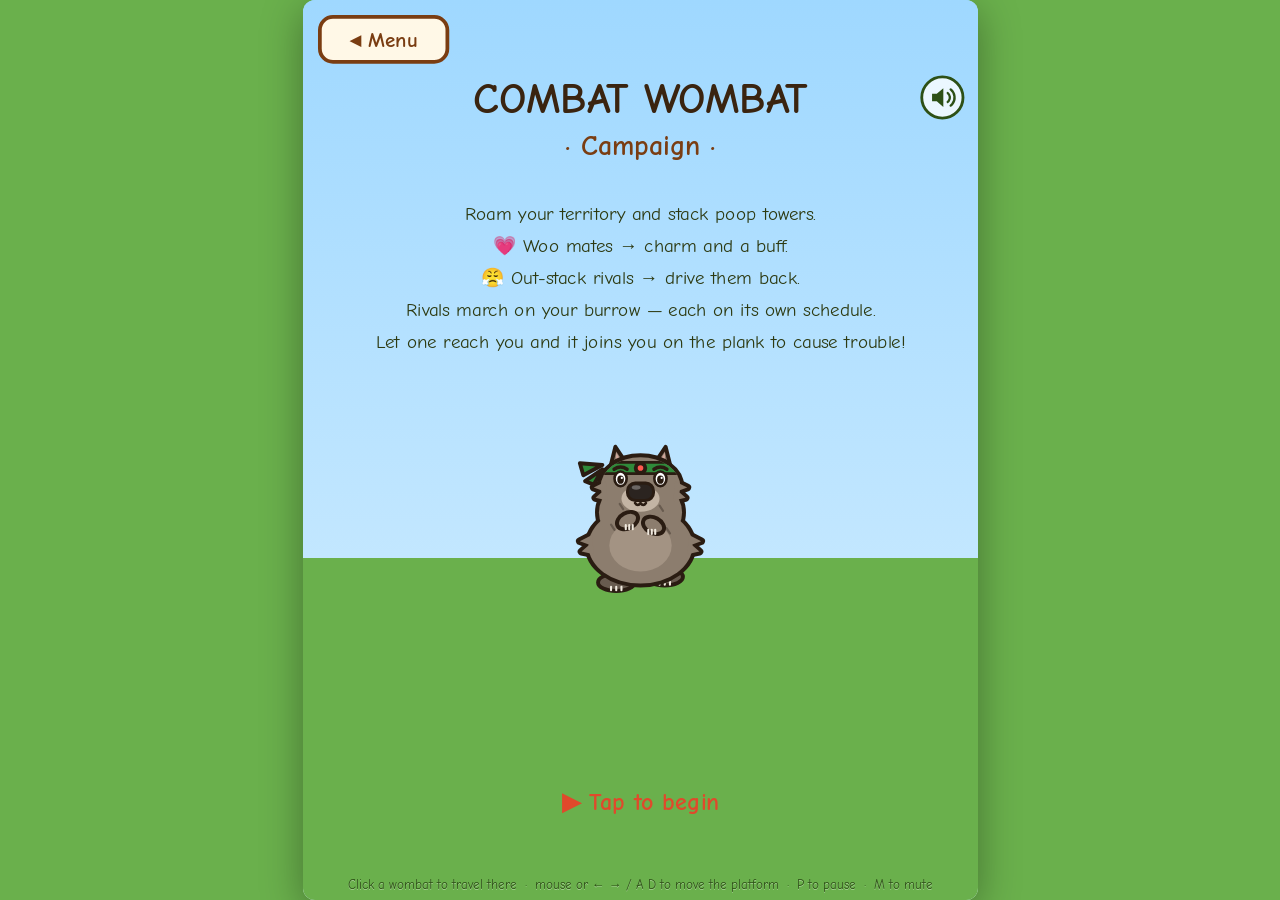
==== commit f4d61c40: "Cosmetics: fur, headbands, hats, platform paint and poop trails Bought with Gum Nuts in the Workshop" ====
--- a/wombat-campaign.html
+++ b/wombat-campaign.html
@@ -29,8 +29,8 @@
 <div id="hint"></div>
 <script src="shared/core.js?v=2467b2bd"></script>
 <script src="shared/sound.js?v=aefb19fa"></script>
-<script src="shared/progress.js?v=ac5f361a"></script>
-<script src="shared/art.js?v=10b403ae"></script>
+<script src="shared/progress.js?v=c7c134fb"></script>
+<script src="shared/art.js?v=f46a9ce4"></script>
 <script src="shared/physics.js?v=66864343"></script>
 <script src="shared/wombat.js?v=b52e190a"></script>
 <script>
@@ -41,7 +41,7 @@
   const disp = WB.fitDisplay(cv, document.getElementById('wrap'));
   let t = 0;
   const { roundRect, drawButton, drawRoundButton, drawGumNut, drawPoop, drawStack, drawWombatArt, drawPlatform, drawTopPlat,
-          drawLettuce, drawDiarrhea, drawParticles, drawGround, drawGoalLine } = WB.createArt(ctx, () => t);
+          drawLettuce, drawDiarrhea, drawParticles, drawGround, drawGoalLine, drawTrail } = WB.createArt(ctx, () => t);
   const { PAL_PLAYER, PAL_RIVAL, PAL_MATE } = WB;
 
   // =====================================================================
@@ -1127,7 +1127,7 @@
     }
     drawPlatform(L.plat);
     drawStack(L, !L.toppling);
-    for(const p of L.plops) drawPoop(p.x,p.y,p.w,p.h,p.rot,p.squish,p.hue);
+    for(const p of L.plops){ drawTrail(p); drawPoop(p.x,p.y,p.w,p.h,p.rot,p.squish,p.hue); }
     drawDiarrhea(L.diarrhea, L.camOffset);
     for(const s of L.stars){ ctx.globalAlpha=clamp(s.life/20,0,1); ctx.fillStyle=s.col;
       ctx.beginPath(); ctx.arc(s.x,s.y,5,0,7); ctx.fill(); }
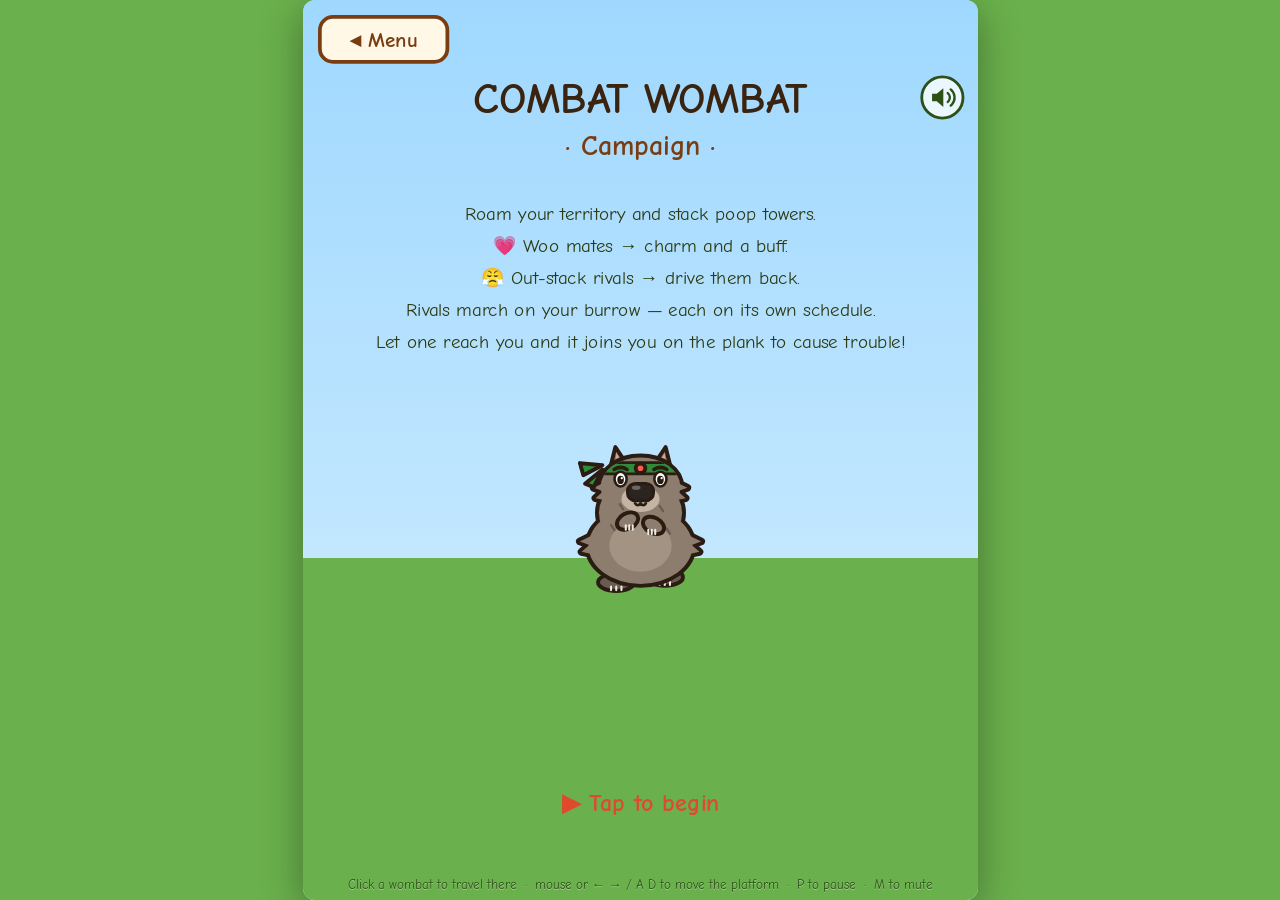
==== commit 19a2040e: "Stickers: a sticker book of 32 goals across both modes Counters for stacking, golden poops, endless " ====
--- a/wombat-campaign.html
+++ b/wombat-campaign.html
@@ -29,10 +29,11 @@
 <div id="hint"></div>
 <script src="shared/core.js?v=2467b2bd"></script>
 <script src="shared/sound.js?v=aefb19fa"></script>
-<script src="shared/progress.js?v=c7c134fb"></script>
-<script src="shared/art.js?v=f46a9ce4"></script>
+<script src="shared/progress.js?v=e6974743"></script>
+<script src="shared/stickers.js?v=5c48788c"></script>
+<script src="shared/art.js?v=74628cfc"></script>
 <script src="shared/physics.js?v=66864343"></script>
-<script src="shared/wombat.js?v=b52e190a"></script>
+<script src="shared/wombat.js?v=7fb4b1cb"></script>
 <script>
 (() => {
   const { W, H, topPlat, rand, clamp } = WB;
@@ -41,7 +42,7 @@
   const disp = WB.fitDisplay(cv, document.getElementById('wrap'));
   let t = 0;
   const { roundRect, drawButton, drawRoundButton, drawGumNut, drawPoop, drawStack, drawWombatArt, drawPlatform, drawTopPlat,
-          drawLettuce, drawDiarrhea, drawParticles, drawGround, drawGoalLine, drawTrail } = WB.createArt(ctx, () => t);
+          drawLettuce, drawDiarrhea, drawParticles, drawGround, drawGoalLine, drawTrail, drawStickerToast } = WB.createArt(ctx, () => t);
   const { PAL_PLAYER, PAL_RIVAL, PAL_MATE } = WB;
 
   // =====================================================================
@@ -368,6 +369,7 @@
   }
   // Start the current season afresh, keeping your burrow (and the season number).
   function startSeason(){
+    WB.stickers.seasonFlag('seasonParty', 0);     // for Lone Wombat: no mate along yet this season
     player.charm = 0; player.threat = 0; player.day = 1;
     player.buffs = []; player.debuffs = [];
     L = null; travel = null; toast = null;
@@ -382,6 +384,7 @@
   let seasonEnd = null;
   function endSeason(won){
     seasonEnd = { won, season: player.season, day: player.day, charm: player.charm, threat: player.threat };
+    if(won){ WB.stickers.note('seasons'); if(!WB.stickers.flag('seasonParty')) WB.stickers.note('lone'); }
     if(won) player.season++;
     const shown = mode;
     startSeason();
@@ -392,6 +395,7 @@
   //  LEVEL  — the stacking itself lives in shared/ (same as endless mode)
   // =====================================================================
   let L = null;                // the current level's run (see shared/physics.js)
+  let stickerShow = null;      // a sticker being announced: { s, t0 }
   let shakeX = 0, shakeY = 0;  // this step's screen-shake offset in a level
 
   // The campaign's pile physics: softer than endless mode, with a terminal
@@ -417,7 +421,8 @@
     // Gum Nuts: 1 per poop stacked, 5 more for a golden one
     onSettle: p => {
       if(p.bad){ L.stack[L.stack.length-1].rotT = 150; return; }   // a rival's bad cube: worth nothing, and it rots
-      L.nuts += 1 + L.M.nutPerPoop; if(WB.isGolden(p.hue)){ L.nuts += 5; }   // Big Eater: +1 each
+      L.nuts += 1 + L.M.nutPerPoop; if(WB.isGolden(p.hue)){ L.nuts += 5; WB.stickers.note('golden'); }   // Big Eater: +1 each
+      WB.stickers.note('poops');
       L.stacked++;
       if(L.M.rapidNuts && L.stacked % 2 === 0) L.nuts += 1;          // Rapid Fire: +1 every 2nd
       if(along('forager') && L.stacked % 5 === 0) L.nuts += 1;     // the Forager's find
@@ -435,6 +440,8 @@
       .slice(0, WB.progress.seats())
       .map((m, i) => ({ ...m, x: W/2 - 70*(i+1), crawl: i*1.7, wob: 0, face: 0, blink: 0 }));
     const has = k => party.some(m => m.kind === k);
+    WB.stickers.best('party', party.length);
+    if(party.length) WB.stickers.seasonFlag('seasonParty', 1);
     const tune = WB.progress.tune({ ...TUNE, fallMul:p.fallMul }, M);
     if(has('steady')) tune.damping -= 0.03;
     L = Object.assign(WB.newRun(t, { platW:p.platW + M.widthAdd + (has('builder') ? 20 : 0), tune, hooks,
@@ -574,6 +581,7 @@
             life:rand(14,24), max:24, r:rand(2,4), color:'#7cc743', kind:'splat', g:.25 });
           WB.sfx('crunch');
           evict(g.owner, 'storms off: lettuce snatched, +3 Gum Nuts');
+          WB.stickers.note('lobs');
           continue;
         }
       }
@@ -624,6 +632,7 @@
   // tumbles straight down, then the result shows.
   function startTopple(){
     L.toppling = true;
+    WB.stickers.note('topples');
     for(const c of L.stack){
       c.x = L.plat.x + c.off;
       c.vx = rand(-0.5, 0.5); c.vfall = rand(0, 1.2); c.spin = rand(-0.14, 0.14);
@@ -693,7 +702,8 @@
       L.stacksDone++; L.banking=40;
       const notes = [];
       L.nuts += 5;                                   // a finished stack, and more if it never got wobbly
-      if(L.stackMaxRatio < 0.8){ L.nuts += 10; notes.push('✨ Clean stack! +10 Gum Nuts'); }
+      if(L.stackMaxRatio < 0.8){ L.nuts += 10; notes.push('✨ Clean stack! +10 Gum Nuts'); WB.stickers.note('clean'); }
+      if(L.foes.filter(f => !f.leaving).length >= 3) WB.stickers.note('siege');
       notes.push(evict(L.foes.find(f => !f.leaving), 'runs off', true));   // a finished stack scares one rival away
       if(notes.some(Boolean)) showToast(notes.filter(Boolean).join('   ·   '));
       L.stackMaxRatio = 0;
@@ -725,6 +735,7 @@
         if(player.debuffs.length) player.debuffs.shift();
         const was = node.name, perk = MATE_KINDS[mateKindOf(node)];
         player.household.push({ name: was, kind: mateKindOf(node) });   // she moves into your burrow
+        WB.stickers.note('mates'); WB.stickers.best('burrow', player.household.length);
         respawnNode(node);                       // and a newcomer takes her spot
         showToast(was+' is smitten and joins your burrow! '+perk.icon+' '+perk.name+'  ·  +22 charm'+(b?'  ·  '+b.icon+' '+b.name:'')+nutNote);
       } else showToast(node.name+' was unimpressed…'+nutNote);
@@ -732,6 +743,7 @@
       if(success){
         player.threat = clamp(player.threat-18,0,THREAT_MAX);
         const was = node.name;
+        WB.stickers.note('rivals');
         respawnNode(node);                       // driven off; a newcomer takes the spot
         showToast('You out-stacked '+was+'!  -18 threat'+nutNote);
       } else {
@@ -782,6 +794,7 @@
       drawButton(BTN_MENU, '◂ Menu', '#fff8e7', '#7a3d12', 22);
       drawRoundButton(SOUND_BTN, WB.sound.muted() ? 'muted' : 'sound');
     }
+    if(stickerShow) drawStickerToast(stickerShow.s, t - stickerShow.t0, 190);
     ctx.restore();
 
     // the controls hint sits over the bottom of the game, so it hides during a level
@@ -1242,6 +1255,9 @@
     if(!paused && mode===MODE.LEVEL && L && L.slowmoLeft > 0){ L.slowmoLeft--; if(L.slowmoLeft % 2) return; }
     t++;
     if(toast){ toast.life--; if(toast.life<=0) toast=null; }
+    // a newly earned sticker gets a few seconds on screen, once you're not mid-level
+    if(stickerShow && t - stickerShow.t0 > 240) stickerShow = null;
+    if(!stickerShow && (mode !== MODE.LEVEL || !L || L.result || paused)){ const s = WB.stickers.next(); if(s){ stickerShow = { s, t0: t }; WB.sfx('win'); } }
     if(paused) return;
     if(mode===MODE.TRAVEL){
       travel.p += 0.035;
